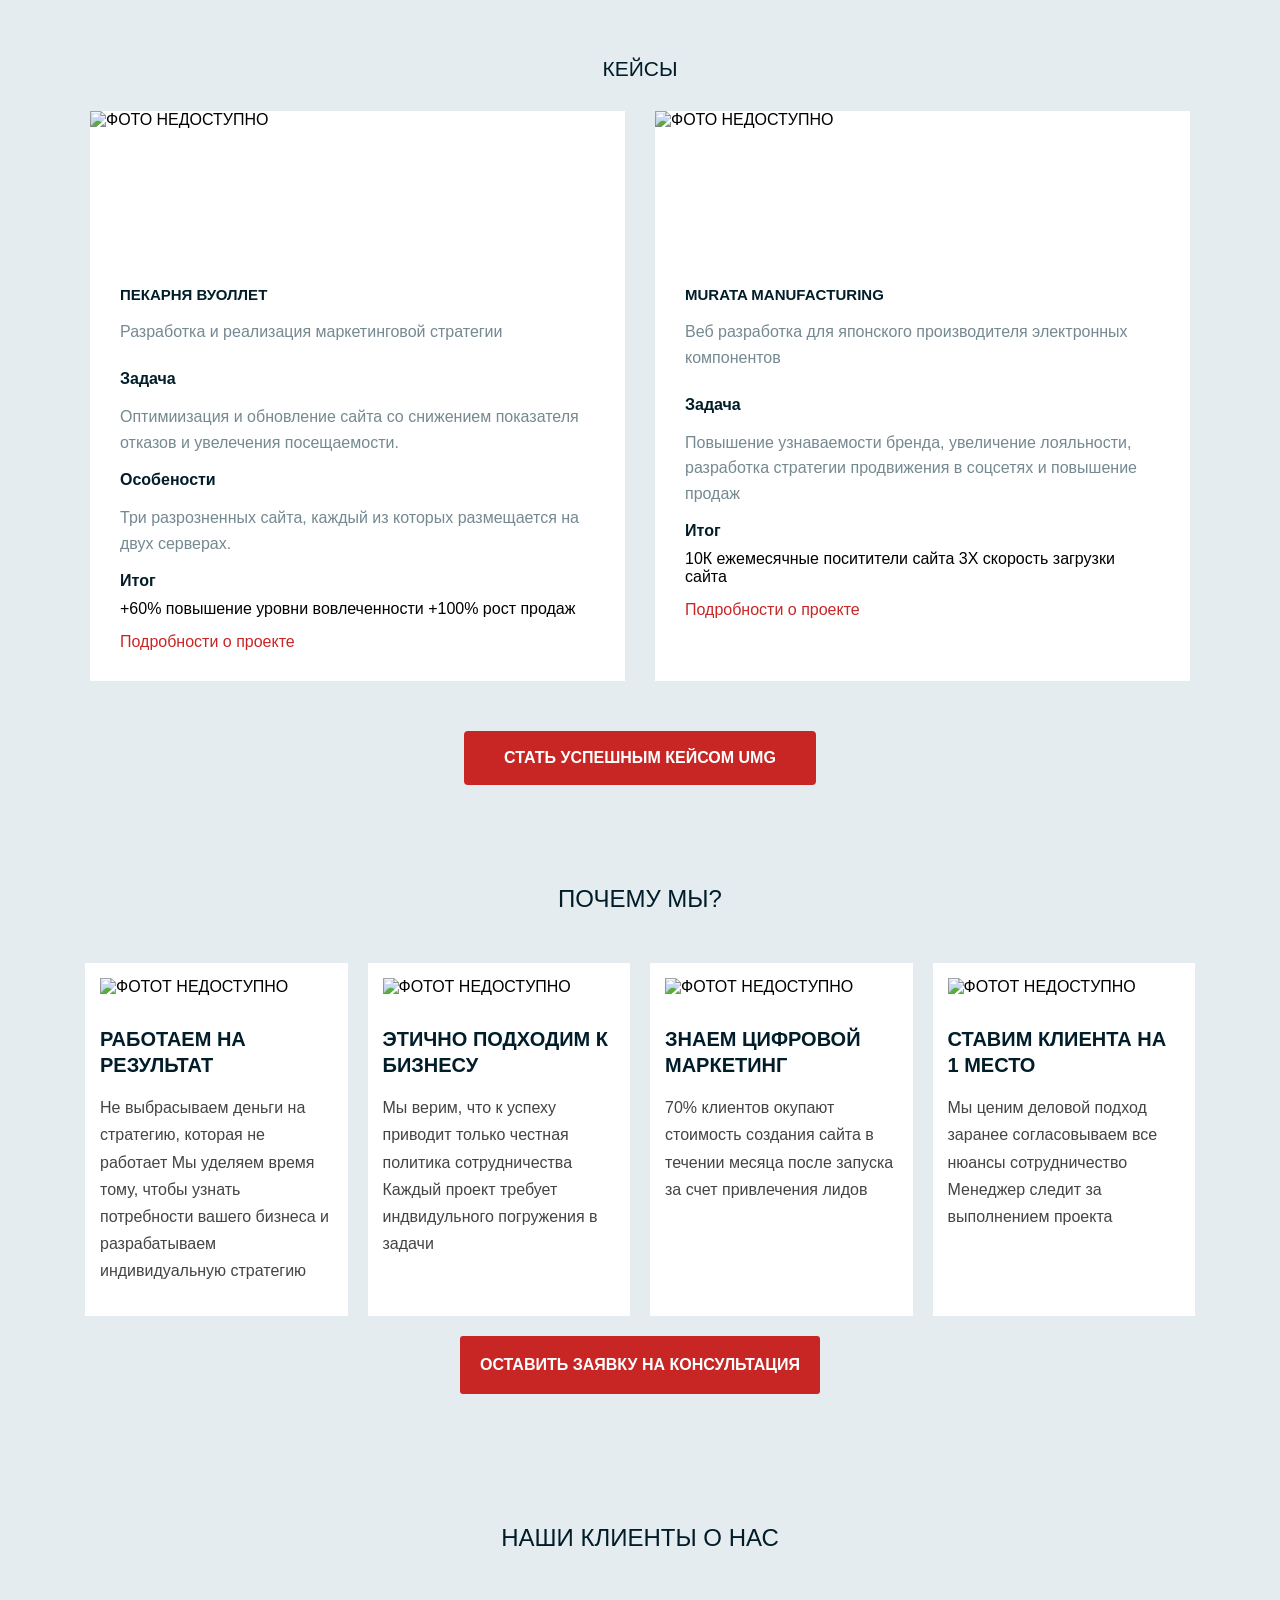
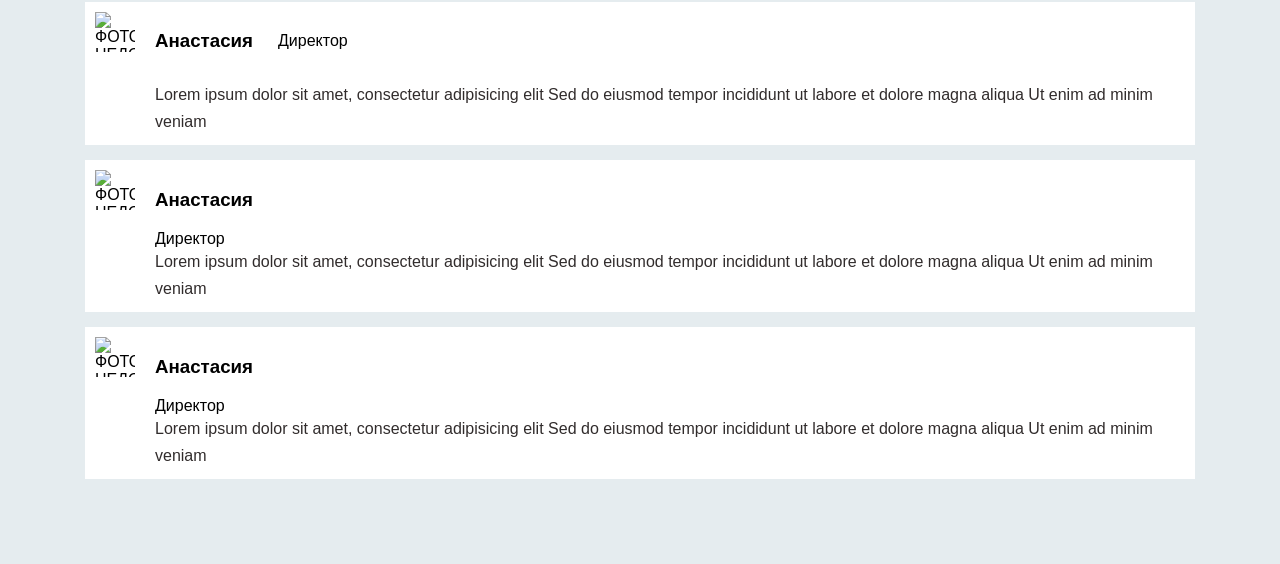
==== index.html @ 44b6abf9 "Add files via upload" ====
<!DOCTYPE html>
<html lang="en">
<head>
    <meta charset="UTF-8">
    <meta name="viewport" content="width=device-width, initial-scale=1.0">
    <title>Document</title>
</head>
<style>
    body {
        margin:0;
        font-family: Arial, Helvetica, sans-serif;
        background: #e5ecef;
    }
    .container{
        max-width: 1110px;
        margin: 0 auto;
        padding: 0 15px;
    }
    .section-title{
        text-align: center;
        font-size: 24px;
        font-weight: 500;
        color:#001d29;
        margin-bottom:50px;
    }
    .advantages {
        padding:40px 0;
    }
    .advantages-grid{
        display: grid;
        grid-template-columns: repeat(4,1fr);
        gap:20px;
    }
    .advantage-card {
        background: #ffffff;
        padding:15px;
        min-height: 320px;
    }
    .advantage-card img{
        width:40px;
        margin-bottom: 10px;
    }
    .advantage-card h3{
        font-size: 20px;
        color:#001d29;
        margin-bottom: 15px;
        line-height: 1.3;
    }
    .advantage-card p{
        color:#444;
        line-height:1.7;
    }
    .consultation-btn-wrap{
        text-align: center;
        margin-top: 20px;
    }
    .consultation-btn{
        display:inline-block;
        background: #c82625;
        color:#ffffff;
        padding:20px 20px;
        text-decoration: none;
        font-weight:700;
        border-radius: 3px;
    }
    .reviews{
        padding:70px 0;
    }
    .review-card{
        background: #fff;
        display: flex;
        gap:20px;
        padding:10px;
        margin-bottom:15px;
        align-items: flex-start;
    }
    .review-avatar{
        width: 40px;
        height:40px;
        object-fit: cover;
    }
    .review-content{
        flex:1;
    }
    .reveiw-header{
        display:flex;
        align-items: center;
        gap:25px;
        margin-bottom: 10px;
    }
    .review-header h3{
        margin:0;
        color:#001d29;
    }
    .review-header span{
        color:#cfc7c7;
    }
    .review-content p{
        margin:0;
        line-height: 1.7;
        color:#312c2c
    }
    @media screen and (max-width: 990px){
        .advantages-grid{
            grid-template-columns: (2,1fr);

        }
    }
    @media screen and (max-width:768px){
        .advantages-grid{
            grid-template-columns: 1fr;
        }
        .review-card{
            flex-direction: column;
        }
        .review-header{
            flex-direction: column;
            align-items: flex-start;
            gap:5px
        }
        .section-title{
            font-size:32px;
        }
        }
     .cases{
         background: #e5ecef;
         padding: 40px 0;

     }
     .conteiner{
         max-width: 1100px;
         margin:0 auto;
         padding:0 15px;
     }
     .cases-title{
         text-align: center;
         font-size: 21px;
         font-weight: 500;
         margin-bottom: 30px;
         color: #001d29;
     }
     .cases-grid {
         display:grid;
         grid-template-columns: repeat(2,1fr);
         gap:30px;
     }
     .cases-card {
         background: #ffffff;
         overflow: hidden;
     }
     .case-image{
         width: 100%;
         height:130px;
         object-fit: cover;
         display:block;
     }
     .case-content{
         padding:30px;
     }
     .case-content h3{
         font-size: 15px;
         margin-bottom: 10px;
         color:#001d29
     }
     .subtitle {
         color:#e5ecef;
         margin-bottom:25px;
         line-height: 1.5;
     }
     .case-content h4 {
         margin-top:10px;
         margin-bottom:10px;
         color:#001d29;
     }
     .case-content p {
         line-height: 1.6;
         color:#1a3b49;
         opacity: 0.6;

     }
     .result{
         display:flex;
         justify-content:space-between;
         gap:20px;
         margin: 20px 0;
         font-weight: 300;
     }
     .case-link{
         color:#c82625;
         text-decoration: none;
         display: inline-block;
         margin-top: 15px;
     }
     .cases-btn-wrap{
         text-align: center;
         margin-top: 50px;
     }
     .cases-btn{
         display: inline-block;
         padding:18px 40px;
         background: #c82625;
         color:#ffffff;
         text-decoration: none;
         font-weight: 700;
         border-radius: 4px;
         transition: 0.3s;
     }
     .cases-btn:hover{
         background: #b91c1c;
     }

</style>


<body>
    <section class="cases">
        <div class="conteiner">
            <h2 class="cases-title">КЕЙСЫ</h2>

            <div class="cases-grid">

                <div class="cases-card">
                    <img srk="https://img.goodfon.ru/wallpaper/big/2/b0/bulochki-assorti-vypechka.webp"alt="ФОТО НЕДОСТУПНО" class="case-image">

                    <div class="case-content">
                        <h3>ПЕКАРНЯ ВУОЛЛЕТ</h3>
                        <P class="subtitle">
                            Разработка и реализация маркетинговой стратегии
                        </P>
                        <h4>Задача</h4>
                        <p>
                            Оптимиизация и обновление сайта со снижением показателя
                            отказов и увелечения посещаемости.
                        </p>
                        <h4>Особености</h4>
                        <p>
                            Три разрозненных сайта, каждый из которых размещается
                            на двух серверах.
                        </p>
                        <h4>Итог</h4>

                        <div class="results">
                            <span>+60% повышение уровни вовлеченности</span>
                            <span>+100% рост продаж</span>
                        </div>
                        <a href="#" class="case-link">
                            Подробности о проекте
                        </a>
                    </div>
                </div>
                <div class="cases-card">
                    <img srk="https://img.goodfon.ru/original/2560x1600/b/f5/mikroshema-plata-makro-oboi.jpg"alt="ФОТО НЕДОСТУПНО" class="case-image">
                    <div class="case-content">
                        <h3>MURATA MANUFACTURING</h3>
                        <p class="subtitle">
                            Веб разработка для японского производителя
                            электронных компонентов
                        </p>
                        <h4>Задача</h4>
                        <p>
                            Повышение узнаваемости бренда, увеличение лояльности,
                            разработка стратегии продвижения в соцсетях и
                            повышение продаж
                        </p>
                        <h4>Итог</h4>

                        <div class="results">
                            <span>10К ежемесячные поситители сайта</span>
                            <span>3Х скорость загрузки сайта</span>
                        </div>
                        <a href="#" class="case-link">
                            Подробности о проекте
                        </a>
                    </div>
                </div>
            </div>
            <div class="cases-btn-wrap">
                <a href="#" class="cases-btn">
                    СТАТЬ УСПЕШНЫМ КЕЙСОМ UMG
                </a>
            </div>
        </div>
    </section>

    <section class="advantages">
        <div class="container">
            <h2 class="section-title">ПОЧЕМУ МЫ?</h2>
            <div class="advantages-grid">
                <div class="advantage-card">
                    <img srk="c:\Users\Азовець\Pictures\Screenshots\Snímek obrazovky 2026-06-09 223050.png" alt="ФОТОТ НЕДОСТУПНО">
                    <h3>РАБОТАЕМ НА РЕЗУЛЬТАТ</h3>
                    <p>
                        Не выбрасываем деньги на стратегию, которая не работает
                        Мы уделяем время тому, чтобы узнать потребности вашего
                        бизнеса и разрабатываем индивидуальную стратегию
                    </p>
                </div>
                <div class="advantage-card">
                    <img srk="c:\Users\Азовець\Pictures\Screenshots\Snímek obrazovky 2026-06-09 223050.png" alt="ФОТОТ НЕДОСТУПНО">
                    <h3>ЭТИЧНО ПОДХОДИМ К БИЗНЕСУ</h3>
                    <p>
                        Мы верим, что к успеху приводит только честная политика
                        сотрудничества Каждый проект требует индвидульного
                        погружения в задачи
                    </p>
                </div>
                <div class="advantage-card">
                    <img srk="c:\Users\Азовець\Pictures\Screenshots\Snímek obrazovky 2026-06-09 223050.png" alt="ФОТОТ НЕДОСТУПНО">
                    <h3>ЗНАЕМ ЦИФРОВОЙ МАРКЕТИНГ</h3>
                    <p>
                        70% клиентов окупают стоимость создания сайта в течении
                        месяца после запуска за счет привлечения лидов
                    </p>
                </div>
                <div class="advantage-card">
                    <img srk="c:\Users\Азовець\Pictures\Screenshots\Snímek obrazovky 2026-06-09 223050.png" alt="ФОТОТ НЕДОСТУПНО">
                    <h3>СТАВИМ КЛИЕНТА НА 1 МЕСТО</h3>
                    <p>
                        Мы ценим деловой подход заранее согласовываем все нюансы
                        сотрудничество Менеджер следит за выполнением проекта
                    </p>
                </div>
            </div>
            <div class="consultation-btn-wrap">
                <a href="#" class="consultation-btn">
                    ОСТАВИТЬ ЗАЯВКУ НА КОНСУЛЬТАЦИЯ
                </a>
            </div>
        </div>
    </section>
    <section class="reviews">
        <div class="container">
            <h2 class="section-title">НАШИ КЛИЕНТЫ О НАС</h2>
            <div class="review-card">
                <img srk="c:\Users\Азовець\Pictures\Screenshots\Snímek obrazovky 2026-06-09 223050.png" alt="ФОТОТ НЕДОСТУПНО" class="review-avatar">
                 <div class="review-content">
                    <div class="reveiw-header">
                        <h3>Анастасия</h3>
                        <span>Директор</span>
                    </div>
                    <p>
                        Lorem ipsum dolor sit amet, consectetur adipisicing elit
                    Sed do eiusmod tempor incididunt ut labore et dolore magna
                    aliqua Ut enim ad minim veniam
                    </p>
                 </div>
            </div>
            <div class="review-card">
                <img srk="c:\Users\Азовець\Pictures\Screenshots\Snímek obrazovky 2026-06-09 223050.png" alt="ФОТОТ НЕДОСТУПНО" class="review-avatar">
                <div class="review-content">
                    <div class="review-content">
                    <h3>Анастасия</h3>
                    <span>Директор</span>
                </div>
                <p>
                     Lorem ipsum dolor sit amet, consectetur adipisicing elit
                    Sed do eiusmod tempor incididunt ut labore et dolore magna
                    aliqua Ut enim ad minim veniam
                </p>
            </div>
        </div>
        <div class="review-card">
                <img srk="c:\Users\Азовець\Pictures\Screenshots\Snímek obrazovky 2026-06-09 223050.png" alt="ФОТОТ НЕДОСТУПНО" class="review-avatar">
                <div class="review-content">
                    <div class="review-content">
                    <h3>Анастасия</h3>
                    <span>Директор</span>
                </div>
                <p>
                     Lorem ipsum dolor sit amet, consectetur adipisicing elit
                    Sed do eiusmod tempor incididunt ut labore et dolore magna
                    aliqua Ut enim ad minim veniam
                </p>
            </div>

    </section>
    
</body>
</html>
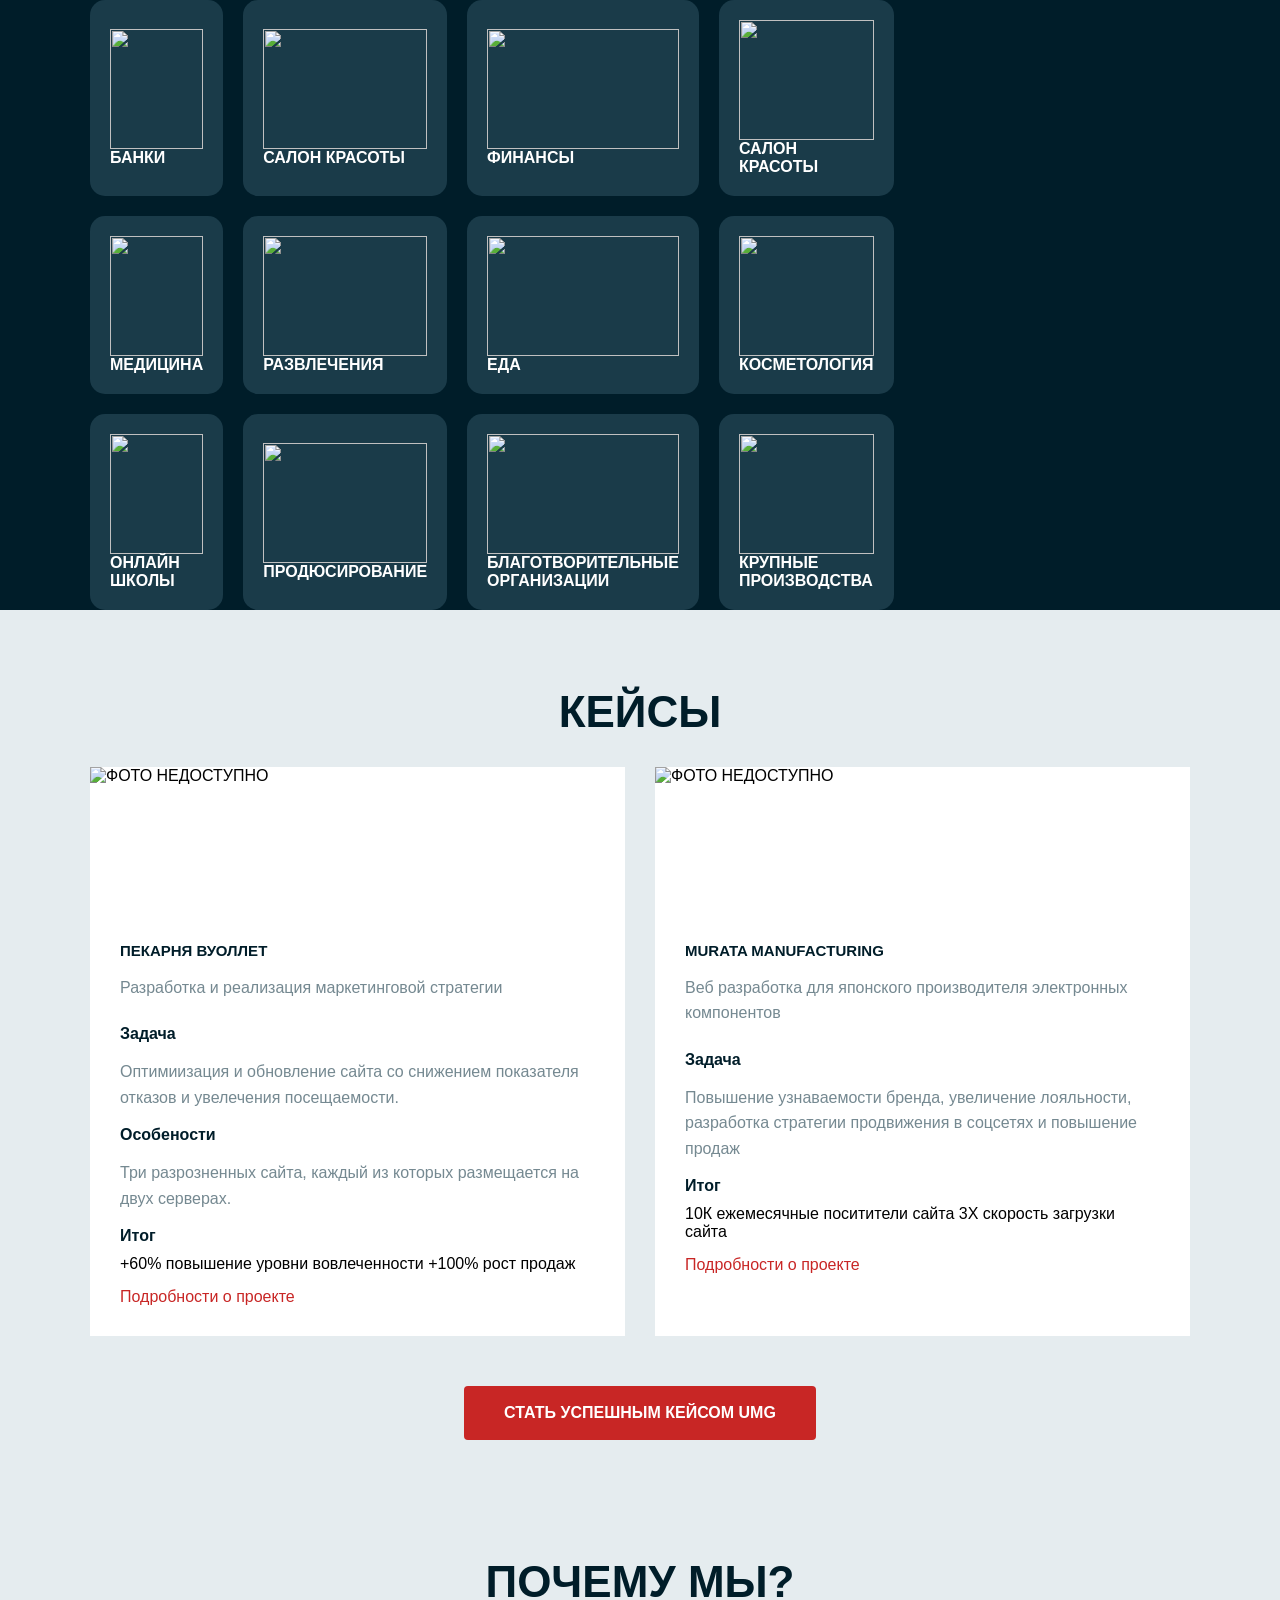
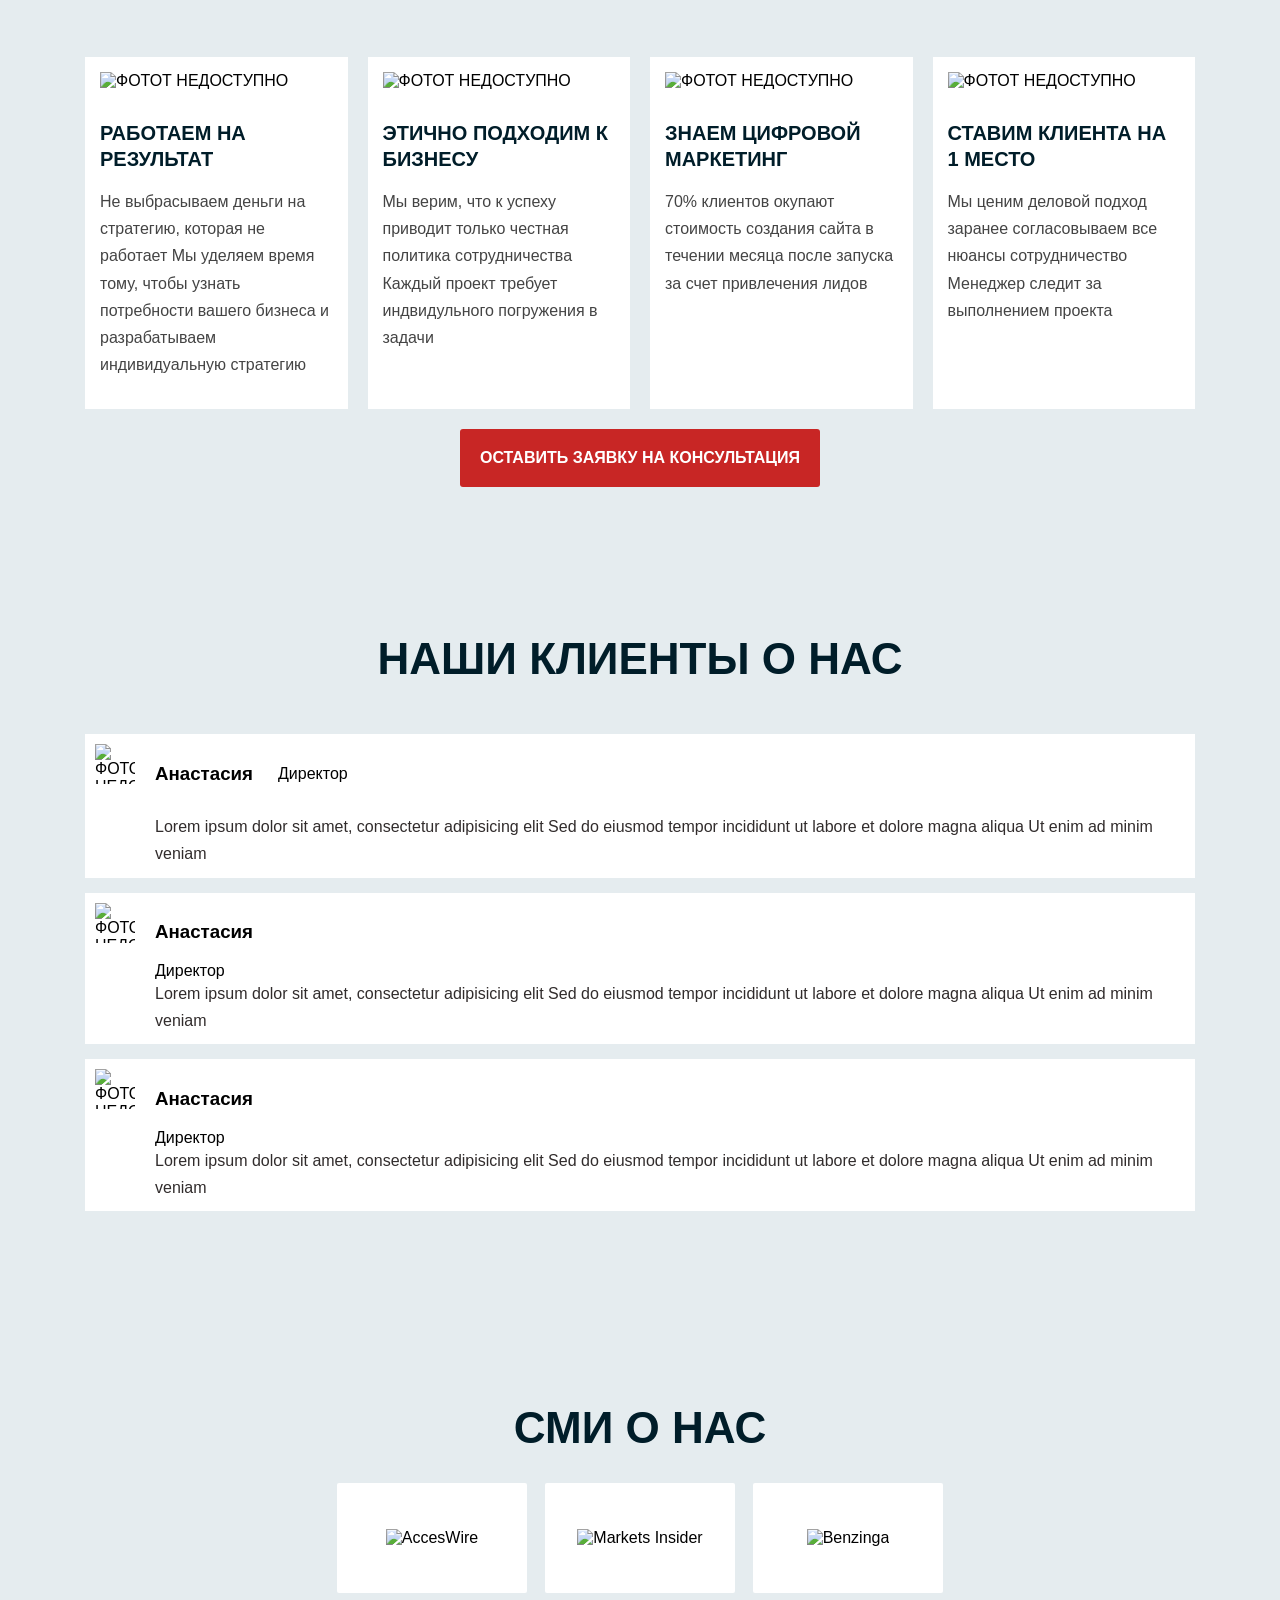
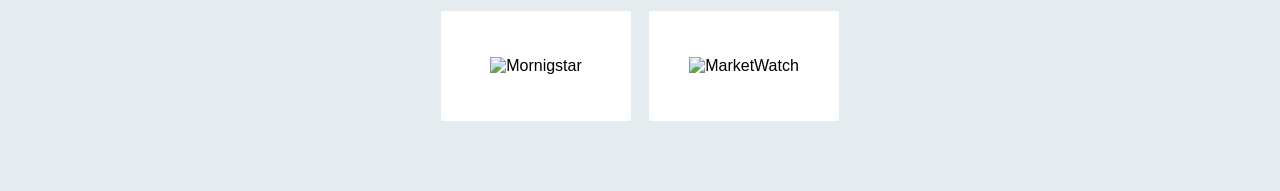
==== commit bf150ce8: "Add files via upload" ====
--- a/index.html
+++ b/index.html
@@ -11,6 +11,43 @@
         font-family: Arial, Helvetica, sans-serif;
         background: #e5ecef;
     }
+    .dark-section{
+        background: #001d29;
+        padding:80
+    }
+    .categories{
+            max-width:1100px;
+            margin:0 auto;
+            display: grid;
+            grid-template-columns: repeat(4,1fr);
+            gap:20px;
+        }
+        .category-card{
+            background:#1a3b49;
+            border-radius:15px;
+            padding:20px;
+            min-height:130px;
+            display:flex;
+            flex-direction: column;
+            justify-content: center;
+            align-items: flex-start;
+            transition: 0.3s;
+            cursor:pointer;
+        }
+        .category-card:hover {
+            transform: translate(-4px);
+            background: #1f4657;
+        }
+        .category-card img{
+            width: 100%;
+            height: 120px;
+            object-fit:contain;
+        }
+        .category-card span{
+            color:#fff;
+            font-size:16px;
+            font-weight:600;
+          }
     .container{
         max-width: 1110px;
         margin: 0 auto;
@@ -18,8 +55,8 @@
     }
     .section-title{
         text-align: center;
-        font-size: 24px;
-        font-weight: 500;
+        font-size: 44px;
+        font-weight: 800;
         color:#001d29;
         margin-bottom:50px;
     }
@@ -102,7 +139,7 @@
     }
     @media screen and (max-width: 990px){
         .advantages-grid{
-            grid-template-columns: (2,1fr);
+            grid-template-columns: repeat(2,1fr);
 
         }
     }
@@ -121,6 +158,24 @@
         .section-title{
             font-size:32px;
         }
+        .categories{
+        grid-template-columns: 1fr;
+        gap: 15px;
+    }
+
+    .category-card{
+        min-height: 140px;
+        padding: 15px;
+    }
+
+    .category-card img{
+        width: 70px;
+        height: 70px;
+    }
+
+    .category-card span{
+        font-size: 16px;
+    }
         }
      .cases{
          background: #e5ecef;
@@ -134,8 +189,8 @@
      }
      .cases-title{
          text-align: center;
-         font-size: 21px;
-         font-weight: 500;
+         font-size: 44px;
+         font-weight: 800;
          margin-bottom: 30px;
          color: #001d29;
      }
@@ -208,11 +263,105 @@
      .cases-btn:hover{
          background: #b91c1c;
      }
+     .media-section{
+        padding: 70px 20px;
+        text-align: center;
+     }
+     .media-title{
+        font-size:44px;
+        font-weight: 800;
+        color:#001d29;
+        margin-bottom: 30px;
+        text-transform: uppercase;
+     }
+     .media-grid{
+        display: flex;
+        flex-wrap: wrap;
+        justify-content: center;
+        gap: 18px;
+        max-width: 700px;
+        margin:0 auto;
+     }
+     .media-card{
+        width: 190px;
+        height: 110px;
+        background: #ffffff;
+        display: flex;
+        align-items: center;
+        justify-content: center;
+        border-radius: 2px;
+     }
+     .media-card img{
+        max-width: 80%;
+        max-height: 60px;
+        object-fit: contain;
+     }
+     
 
 </style>
 
 
 <body>
+    <div class="dark-section">
+        <section class="categories">
+        <div class="categories">
+            <div class="category-card">
+            <img src="https://cdn-icons-png.flaticon.com/512/5388/5388718.png" alt"">
+            <span>БАНКИ</span>
+        </div>
+
+        <div class="category-card">
+            <img src="https://cdn-icons-png.flaticon.com/256/12904/12904306.png">
+            <span>САЛОН КРАСОТЫ</span>
+        </div>
+        <div class="category-card">
+            <img src="https://img.magnific.com/free-psd/curved-stack-money-icon-3d-illustration_56104-2816.jpg?semt=ais_hybrid&w=740&q=80">
+            <span>ФИНАНСЫ</span>
+        </div>
+
+        <div class="category-card">
+            <img src="https://cdn-icons-png.flaticon.com/512/4483/4483122.png">
+            <span>САЛОН КРАСОТЫ</span>
+        </div>
+        <div class="category-card">
+            <img src="https://cdn-icons-png.flaticon.com/512/8638/8638126.png">
+            <span>МЕДИЦИНА</span>
+        </div>
+
+        <div class="category-card">
+            <img src="https://img.icons8.com/ios_filled/1200/gaming.jpg">
+            <span>РАЗВЛЕЧЕНИЯ</span>
+        </div>
+
+        <div class="category-card">
+            <img src="https://cdn-icons-png.flaticon.com/512/3566/3566523.png">
+            <span>ЕДА</span>
+        </div>
+        <div class="category-card">
+            <img src="https://cdn-icons-png.flaticon.com/512/4337/4337668.png">
+            <span>КОСМЕТОЛОГИЯ</span>
+        </div>
+        <div class="category-card">
+            <img src="https://avatars.mds.yandex.net/i?id=7260a2ae4cdf345fe12481cf2bd2fa017d2d1c71-5647863-images-thumbs&n=13">
+        <span>ОНЛАЙН ШКОЛЫ</span>
+        </div>
+        <div class="category-card">
+            <img src="https://cdn-icons-png.flaticon.com/512/4021/4021414.png">
+            <span>ПРОДЮСИРОВАНИЕ</span>
+        </div>
+        <div class="category-card">
+            <img src="https://cdn-icons-png.flaticon.com/512/415/415536.png">
+            <span>БЛАГОТВОРИТЕЛЬНЫЕ ОРГАНИЗАЦИИ</span>
+
+        </div>
+        <div class="category-card">
+            <img src="https://cdn-icons-png.flaticon.com/512/9884/9884939.png">
+            <span>КРУПНЫЕ ПРОИЗВОДСТВА</span>
+        </div>
+    </div>
+  </div>
+
+  </section>
     <section class="cases">
         <div class="conteiner">
             <h2 class="cases-title">КЕЙСЫ</h2>
@@ -220,7 +369,7 @@
             <div class="cases-grid">
 
                 <div class="cases-card">
-                    <img srk="https://img.goodfon.ru/wallpaper/big/2/b0/bulochki-assorti-vypechka.webp"alt="ФОТО НЕДОСТУПНО" class="case-image">
+                    <img src="https://img.goodfon.ru/wallpaper/big/2/b0/bulochki-assorti-vypechka.webp"alt="ФОТО НЕДОСТУПНО" class="case-image">
 
                     <div class="case-content">
                         <h3>ПЕКАРНЯ ВУОЛЛЕТ</h3>
@@ -249,7 +398,7 @@
                     </div>
                 </div>
                 <div class="cases-card">
-                    <img srk="https://img.goodfon.ru/original/2560x1600/b/f5/mikroshema-plata-makro-oboi.jpg"alt="ФОТО НЕДОСТУПНО" class="case-image">
+                    <img src="https://img.goodfon.ru/original/2560x1600/b/f5/mikroshema-plata-makro-oboi.jpg"alt="ФОТО НЕДОСТУПНО" class="case-image">
                     <div class="case-content">
                         <h3>MURATA MANUFACTURING</h3>
                         <p class="subtitle">
@@ -287,7 +436,7 @@
             <h2 class="section-title">ПОЧЕМУ МЫ?</h2>
             <div class="advantages-grid">
                 <div class="advantage-card">
-                    <img srk="c:\Users\Азовець\Pictures\Screenshots\Snímek obrazovky 2026-06-09 223050.png" alt="ФОТОТ НЕДОСТУПНО">
+                    <img src="c:\Users\Азовець\Pictures\Screenshots\Snímek obrazovky 2026-06-09 223050.png" alt="ФОТОТ НЕДОСТУПНО">
                     <h3>РАБОТАЕМ НА РЕЗУЛЬТАТ</h3>
                     <p>
                         Не выбрасываем деньги на стратегию, которая не работает
@@ -296,7 +445,7 @@
                     </p>
                 </div>
                 <div class="advantage-card">
-                    <img srk="c:\Users\Азовець\Pictures\Screenshots\Snímek obrazovky 2026-06-09 223050.png" alt="ФОТОТ НЕДОСТУПНО">
+                    <img src="c:\Users\Азовець\Pictures\Screenshots\Snímek obrazovky 2026-06-09 223050.png" alt="ФОТОТ НЕДОСТУПНО">
                     <h3>ЭТИЧНО ПОДХОДИМ К БИЗНЕСУ</h3>
                     <p>
                         Мы верим, что к успеху приводит только честная политика
@@ -305,7 +454,7 @@
                     </p>
                 </div>
                 <div class="advantage-card">
-                    <img srk="c:\Users\Азовець\Pictures\Screenshots\Snímek obrazovky 2026-06-09 223050.png" alt="ФОТОТ НЕДОСТУПНО">
+                    <img src="c:\Users\Азовець\Pictures\Screenshots\Snímek obrazovky 2026-06-09 223050.png" alt="ФОТОТ НЕДОСТУПНО">
                     <h3>ЗНАЕМ ЦИФРОВОЙ МАРКЕТИНГ</h3>
                     <p>
                         70% клиентов окупают стоимость создания сайта в течении
@@ -313,7 +462,7 @@
                     </p>
                 </div>
                 <div class="advantage-card">
-                    <img srk="c:\Users\Азовець\Pictures\Screenshots\Snímek obrazovky 2026-06-09 223050.png" alt="ФОТОТ НЕДОСТУПНО">
+                    <img src="c:\Users\Азовець\Pictures\Screenshots\Snímek obrazovky 2026-06-09 223050.png" alt="ФОТОТ НЕДОСТУПНО">
                     <h3>СТАВИМ КЛИЕНТА НА 1 МЕСТО</h3>
                     <p>
                         Мы ценим деловой подход заранее согласовываем все нюансы
@@ -332,7 +481,7 @@
         <div class="container">
             <h2 class="section-title">НАШИ КЛИЕНТЫ О НАС</h2>
             <div class="review-card">
-                <img srk="c:\Users\Азовець\Pictures\Screenshots\Snímek obrazovky 2026-06-09 223050.png" alt="ФОТОТ НЕДОСТУПНО" class="review-avatar">
+                <img src="c:\Users\Азовець\Pictures\Screenshots\Snímek obrazovky 2026-06-09 223050.png" alt="ФОТОТ НЕДОСТУПНО" class="review-avatar">
                  <div class="review-content">
                     <div class="reveiw-header">
                         <h3>Анастасия</h3>
@@ -346,7 +495,7 @@
                  </div>
             </div>
             <div class="review-card">
-                <img srk="c:\Users\Азовець\Pictures\Screenshots\Snímek obrazovky 2026-06-09 223050.png" alt="ФОТОТ НЕДОСТУПНО" class="review-avatar">
+                <img src="c:\Users\Азовець\Pictures\Screenshots\Snímek obrazovky 2026-06-09 223050.png" alt="ФОТОТ НЕДОСТУПНО" class="review-avatar">
                 <div class="review-content">
                     <div class="review-content">
                     <h3>Анастасия</h3>
@@ -360,7 +509,7 @@
             </div>
         </div>
         <div class="review-card">
-                <img srk="c:\Users\Азовець\Pictures\Screenshots\Snímek obrazovky 2026-06-09 223050.png" alt="ФОТОТ НЕДОСТУПНО" class="review-avatar">
+                <img src="c:\Users\Азовець\Pictures\Screenshots\Snímek obrazovky 2026-06-09 223050.png" alt="ФОТОТ НЕДОСТУПНО" class="review-avatar">
                 <div class="review-content">
                     <div class="review-content">
                     <h3>Анастасия</h3>
@@ -374,6 +523,31 @@
             </div>
 
     </section>
+    <section class="media-section">
+        <h2 class="media-title">СМИ О НАС</h2>
+        <div class="media-grid">
+            <div class="media-card">
+                <img src="bulochki-assorti-vypechka" alt="AccesWire">
+            </div>
+            <div class="media-card">
+                <img src="bulochki-assorti-vypechka" alt="Markets Insider">
+            </div>
+            <div class="media-card">
+                <img src="bulochki-assorti-vypechka" alt="Benzinga">
+            </div>
+            <div class="media-card">
+                <img src="bulochki-assorti-vypechka" alt="Mornigstar">
+            </div>
+            <div class="media-card">
+                <img src="bulochki-assorti-vypechka" alt="MarketWatch">
+            </div>
+        </div>
+    </section>
+        
+    
+
+
+    
     
 </body>
 </html>
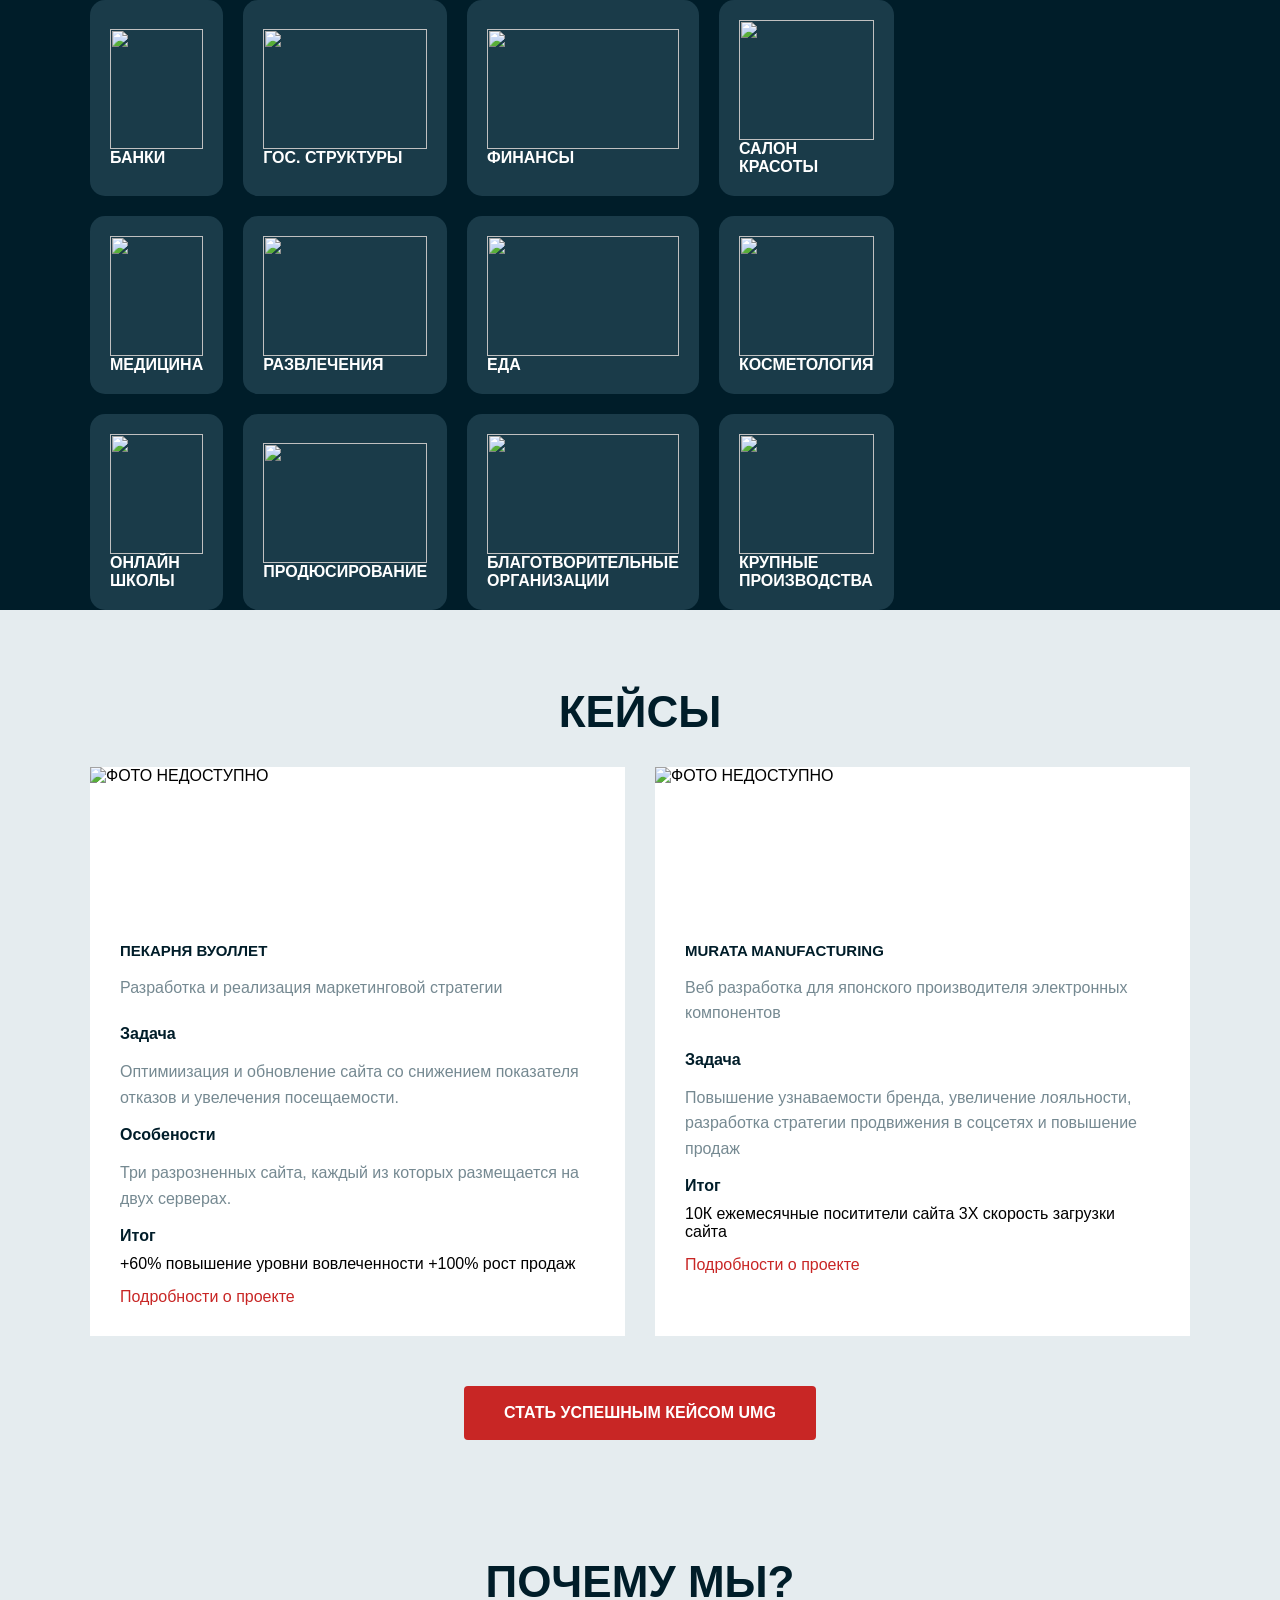
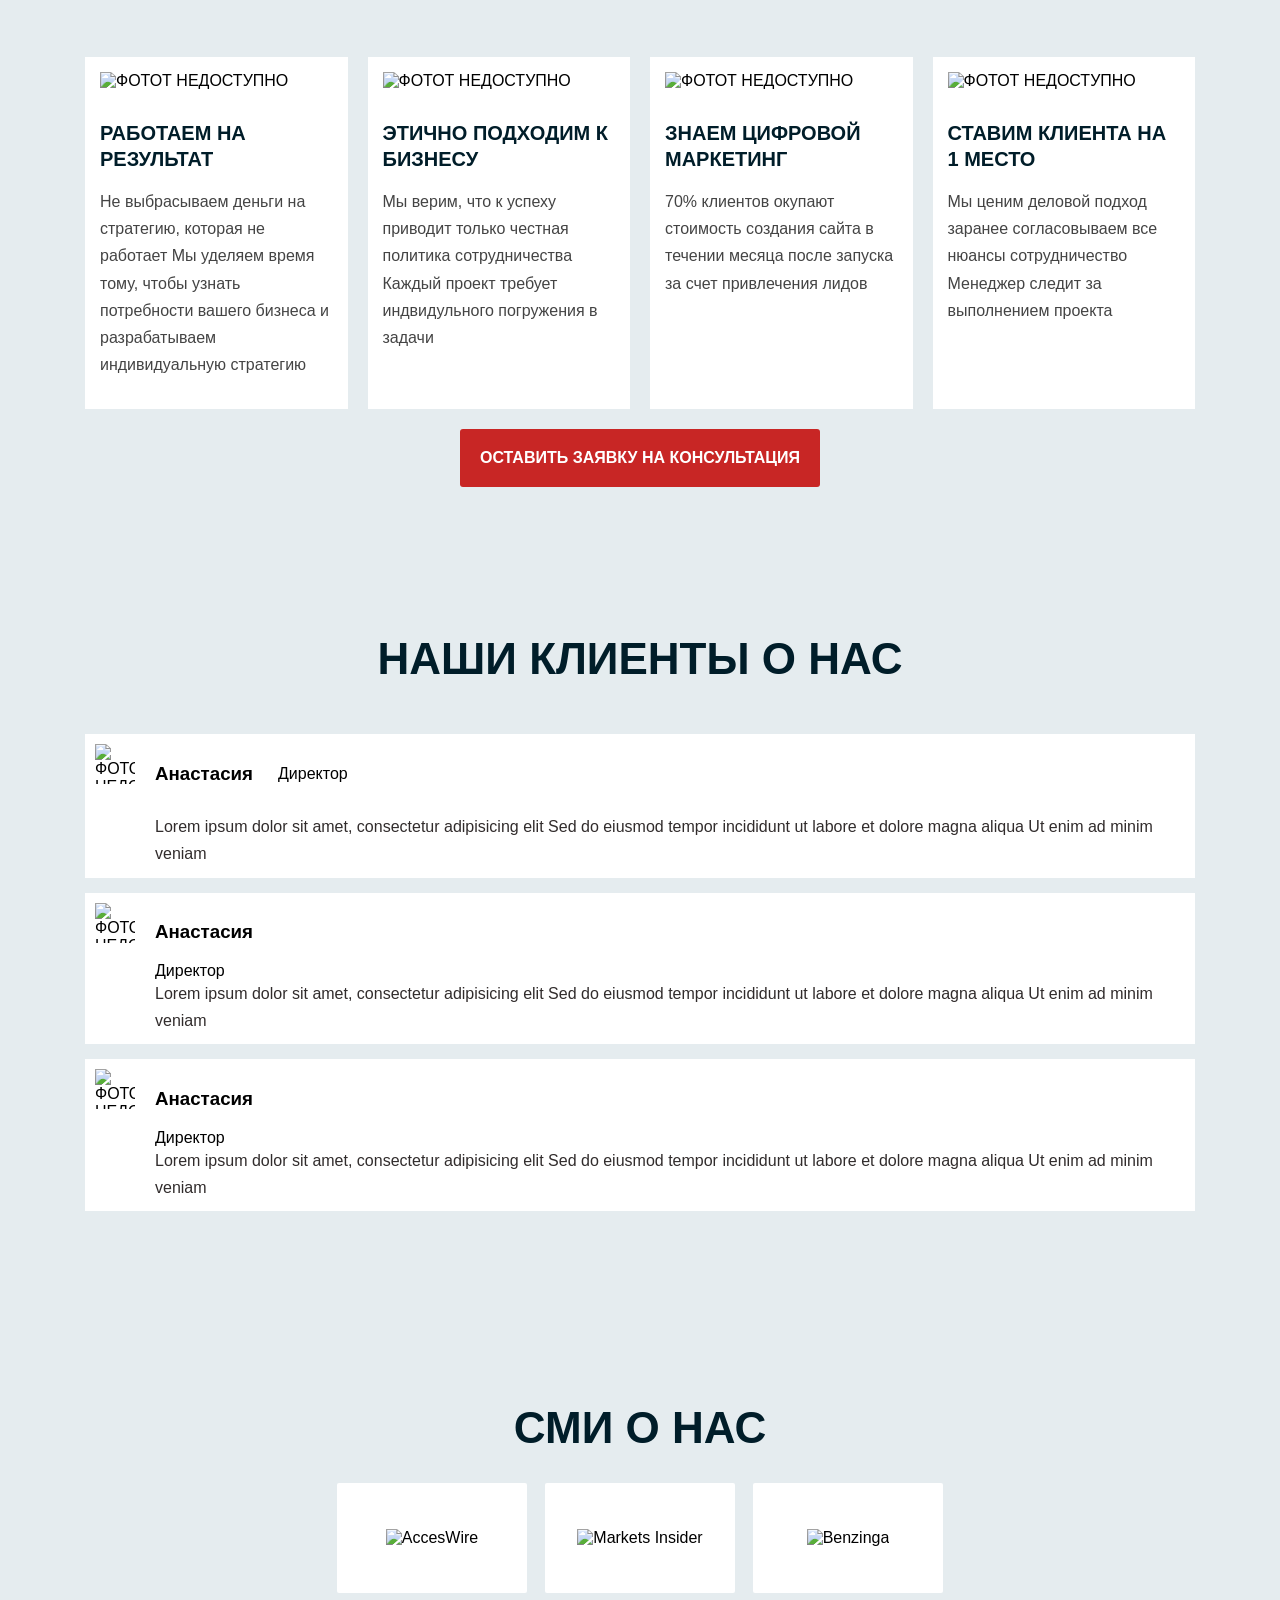
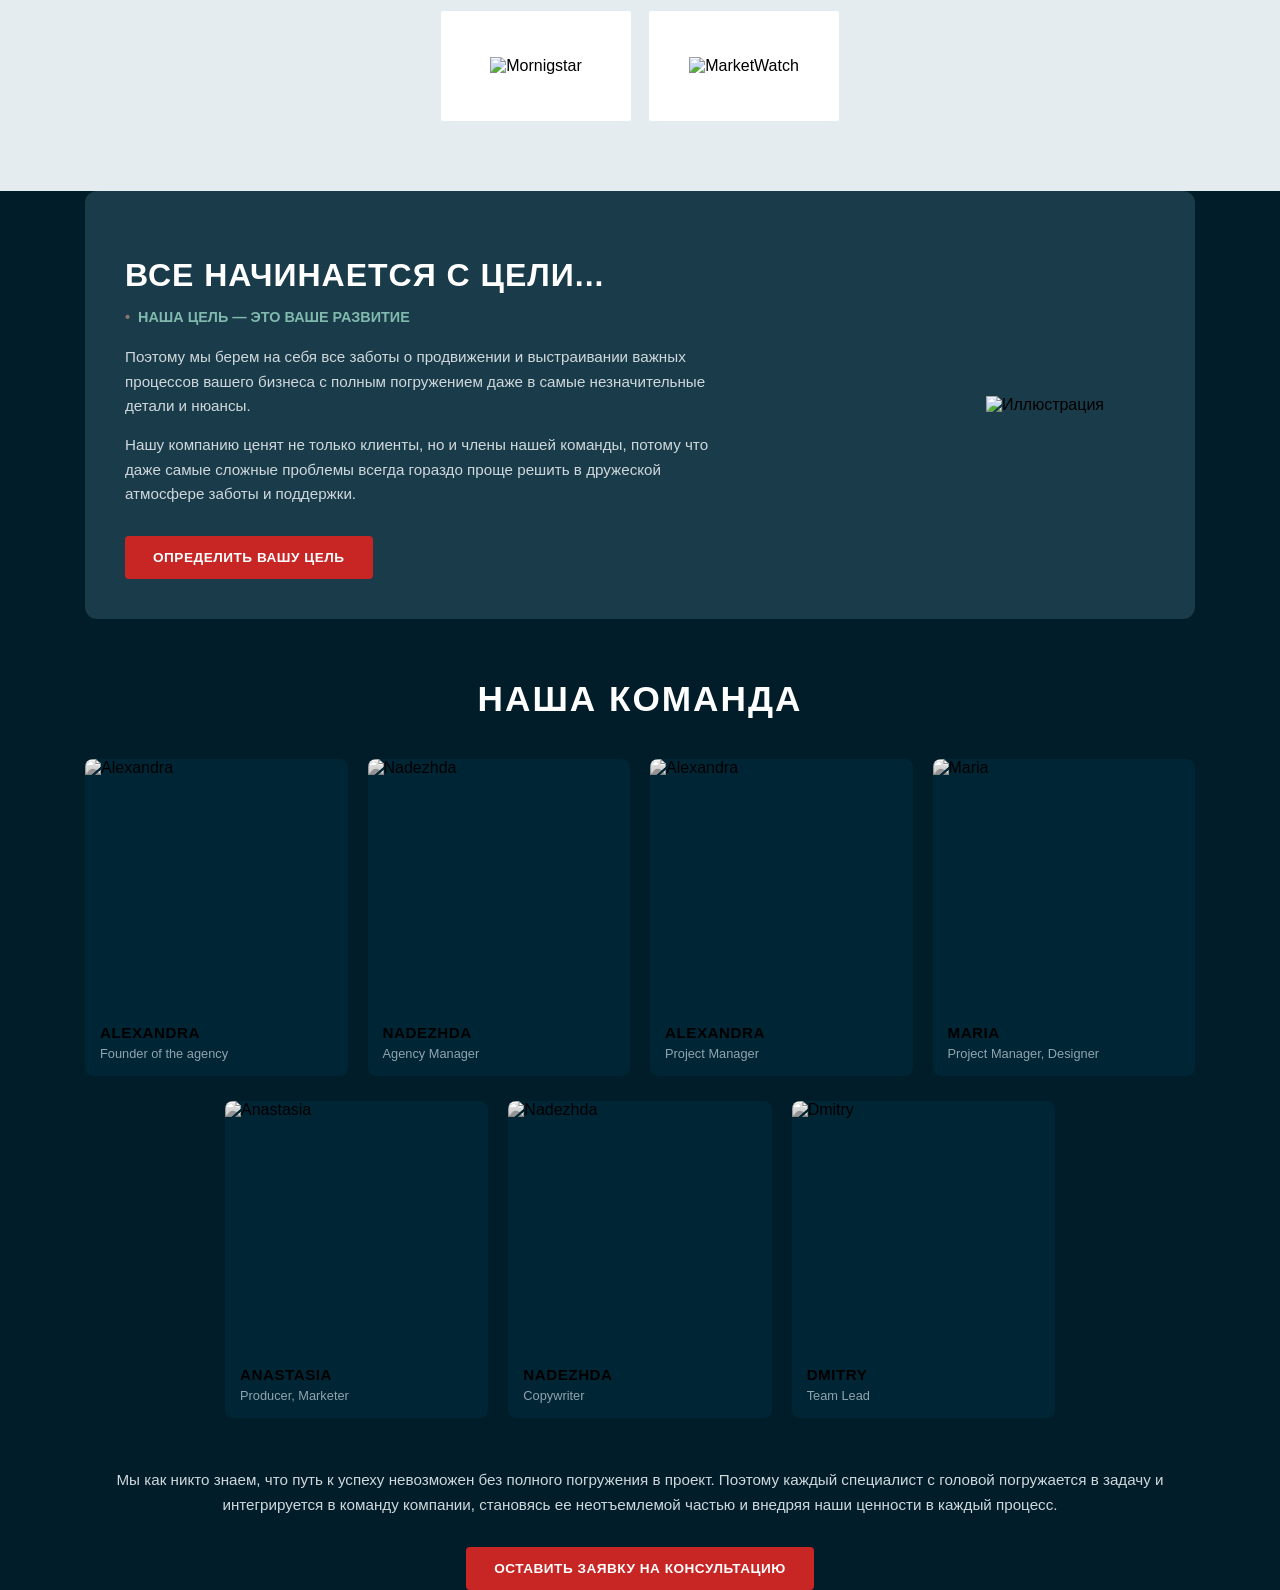
==== commit 0d2b6a9c: "Add files via upload" ====
--- a/index.html
+++ b/index.html
@@ -296,8 +296,172 @@
         max-height: 60px;
         object-fit: contain;
      }
+     .container b{
+        max-width: 1110px;
+        width: 100%;
+     }
+     .promo-block{
+        background-color: #1a3b49;
+        border-radius: 12px;
+        padding: 40px;
+        display:flex;
+        justify-content: space-between;
+        align-items: center;
+        gap:30px;
+        margin-bottom: 60px;
+
+     }
+     .promo-text{
+        flex:1;
+        max-width: 600px;
+     }
+     .promo-text h2{
+        font-size: 2rem;
+        text-transform: uppercase;
+        margin-bottom: 15px;
+        letter-spacing: 1px;
+        color:#ffffff;
+     }
+     .promo-tagline{
+        color:#80b9ae;
+        font-weight: bold;
+        text-transform: uppercase;
+        font-size: 0.9rem;
+        margin-bottom: 20px;
+        display: flex;
+        align-items: center;
+        gap:8px;
+     }
+     .promo-tagline::before{
+        content:"•";
+        color:#8a7373;
+        
+     }
+     .promo-description{
+        font-size:0.95rem;
+        line-height: 1.6;
+        color:#cfd8dc;
+        margin-bottom: 15px;
+
+     }
+     .btn{
+        display:inline-block;
+        background-color: #c82625;
+        color:#ffffff;
+        text-transform: uppercase;
+        font-weight: bold;
+        font-size: 0.85rem;
+        padding:14px 28px;
+        border: none;
+        border-radius: 4px;
+        cursor:pointer;
+        text-decoration: none;
+        transition: 0.3s ease;
+        letter-spacing: 0.5px;
+
+     }
+     .btn-hover{
+        background-color: #b71c1c;
+     }
+     .promo-image{
+        flex-shrink: 0;
+        width: 220px;
+        display:flex;
+        justify-content: center;
+     }
+     .promo-image img{
+        max-width: 100%;
+        height:auto;
+     }
+     .team-section{
+        text-align: center;
+     }
+     .team-section h2{
+        font-size: 2.2rem;
+        text-transform: uppercase;
+        letter-spacing: 2px;
+        margin-bottom: 40px;
+        color:#ffffff;
+     }
+     .team-grid{
+        display:grid;
+        grid-template-columns: repeat(4,1fr);
+        gap:20px;
+        margin-bottom: 25px;
+     }
+     .team-grid.bottom{
+        grid-template-columns: repeat(3,1fr);
+        max-width: 830px;
+        margin: 0 auto 50px auto;
+     }
+     .member-card{
+        background-color: #002535;
+        border-radius: 8px;
+        overflow: hidden;
+        display: flex;
+        flex-direction: column;
+        text-align: left;
+     }
+     .member-photo{
+        width: 100%;
+        height:250px;
+        filter:grayscale(100%);
+        transition: filter 0.3s ease;
+     }
+     .member-card:hover .member-photo{
+        filter:grayscale(0%);
+     }
+     .member-info{
+        padding:15px;
+     }
+     .member-name{
+        font-weight: bold;
+        font-size: 0.95rem;
+        text-transform: uppercase;
+        margin-bottom: 5px;
+        letter-spacing: 0.5px;
+     }
+     .member-role{
+        font-size: 0.8rem;
+        color:#90a4ae;
+     }
+     .team-footer-text{
+        max-width: 750;
+        margin: 0 auto 30px auto;
+        font-size: 0.95rem;
+        line-height: 1.6;
+        color:#cfd8dc;
+     }
+     .footer-action{
+        margin-top: 20px;
+     }
+     @media (max-width: 900px) {
+            .team-grid, .team-grid.bottom {
+                grid-template-columns: repeat(2, 1fr);
+            }
+            .promo-block {
+                flex-direction: column-reverse;
+                text-align: center;
+            }
+            .promo-text {
+                display: flex;
+                flex-direction: column;
+                align-items: center;
+            }
+            .promo-tagline {
+                justify-content: center;
+            }
+        }
+
+        @media (max-width: 550px) {
+            .team-grid, .team-grid.bottom {
+                grid-template-columns: 1fr;
+            }
+            .promo-block {
+                padding: 20px;
+            }
+        }
      
-
 </style>
 
 
@@ -312,7 +476,7 @@
 
         <div class="category-card">
             <img src="https://cdn-icons-png.flaticon.com/256/12904/12904306.png">
-            <span>САЛОН КРАСОТЫ</span>
+            <span>ГОС. СТРУКТУРЫ</span>
         </div>
         <div class="category-card">
             <img src="https://img.magnific.com/free-psd/curved-stack-money-icon-3d-illustration_56104-2816.jpg?semt=ais_hybrid&w=740&q=80">
@@ -543,11 +707,99 @@
             </div>
         </div>
     </section>
+    <div class="dark-section">
+        <div class="container b">
+            <section class="promo-block">
+            <div class="promo-text">
+                <h2>ВСЕ НАЧИНАЕТСЯ С ЦЕЛИ...</h2>
+                <div class="promo-tagline">Наша цель — это ваше развитие</div>
+                <p class="promo-description">
+                    Поэтому мы берем на себя все заботы о продвижении и выстраивании важных процессов вашего бизнеса с полным погружением даже в самые незначительные детали и нюансы.
+                </p>
+                <p class="promo-description">
+                    Нашу компанию ценят не только клиенты, но и члены нашей команды, потому что даже самые сложные проблемы всегда гораздо проще решить в дружеской атмосфере заботы и поддержки.
+                </p>
+                <a href="#" class="btn" style="margin-top: 15px;">Определить вашу цель</a>
+            </div>
+            <div class="promo-image">
+                <img src="https://via.placeholder.com/220x300/072D42/FFFFFF?text=3D+Illustration" alt="Иллюстрация">
+            </div>
+        </section>
+
+        <section class="team-section">
+            <h2>Наша команда</h2>
+
+            <div class="team-grid">
+                <div class="member-card">
+                    <img src="https://via.placeholder.com/250x250?text=Alexandra" alt="Alexandra" class="member-photo">
+                    <div class="member-info">
+                        <div class="member-name">Alexandra</div>
+                        <div class="member-role">Founder of the agency</div>
+                    </div>
+                </div>
+
+                <div class="member-card">
+                    <img src="https://via.placeholder.com/250x250?text=Nadezhda" alt="Nadezhda" class="member-photo">
+                    <div class="member-info">
+                        <div class="member-name">Nadezhda</div>
+                        <div class="member-role">Agency Manager</div>
+                    </div>
+                </div>
+
+                <div class="member-card">
+                    <img src="https://via.placeholder.com/250x250?text=Alexandra" alt="Alexandra" class="member-photo">
+                    <div class="member-info">
+                        <div class="member-name">Alexandra</div>
+                        <div class="member-role">Project Manager</div>
+                    </div>
+                </div>
+
+                <div class="member-card">
+                    <img src="https://via.placeholder.com/250x250?text=Maria" alt="Maria" class="member-photo">
+                    <div class="member-info">
+                        <div class="member-name">Maria</div>
+                        <div class="member-role">Project Manager, Designer</div>
+                    </div>
+                </div>
+            </div>
+
+            <div class="team-grid bottom">
+                <div class="member-card">
+                    <img src="https://via.placeholder.com/250x250?text=Anastasia" alt="Anastasia" class="member-photo">
+                    <div class="member-info">
+                        <div class="member-name">Anastasia</div>
+                        <div class="member-role">Producer, Marketer</div>
+                    </div>
+                </div>
+
+                <div class="member-card">
+                    <img src="https://via.placeholder.com/250x250?text=Nadezhda" alt="Nadezhda" class="member-photo">
+                    <div class="member-info">
+                        <div class="member-name">Nadezhda</div>
+                        <div class="member-role">Copywriter</div>
+                    </div>
+                </div>
+
+                <div class="member-card">
+                    <img src="https://via.placeholder.com/250x250?text=Dmitry" alt="Dmitry" class="member-photo">
+                    <div class="member-info">
+                        <div class="member-name">Dmitry</div>
+                        <div class="member-role">Team Lead</div>
+                    </div>
+                </div>
+            </div>
+
+            <p class="team-footer-text">
+                Мы как никто знаем, что путь к успеху невозможен без полного погружения в проект. Поэтому каждый специалист с головой погружается в задачу и интегрируется в команду компании, становясь ее неотъемлемой частью и внедряя наши ценности в каждый процесс.
+            </p>
+
+            <div class="footer-action">
+                <a href="#" class="btn">Оставить заявку на консультацию</a>
+            </div>
+        </section>
+
+    </div>
+    </div>
         
-    
-
-
-    
-    
 </body>
 </html>
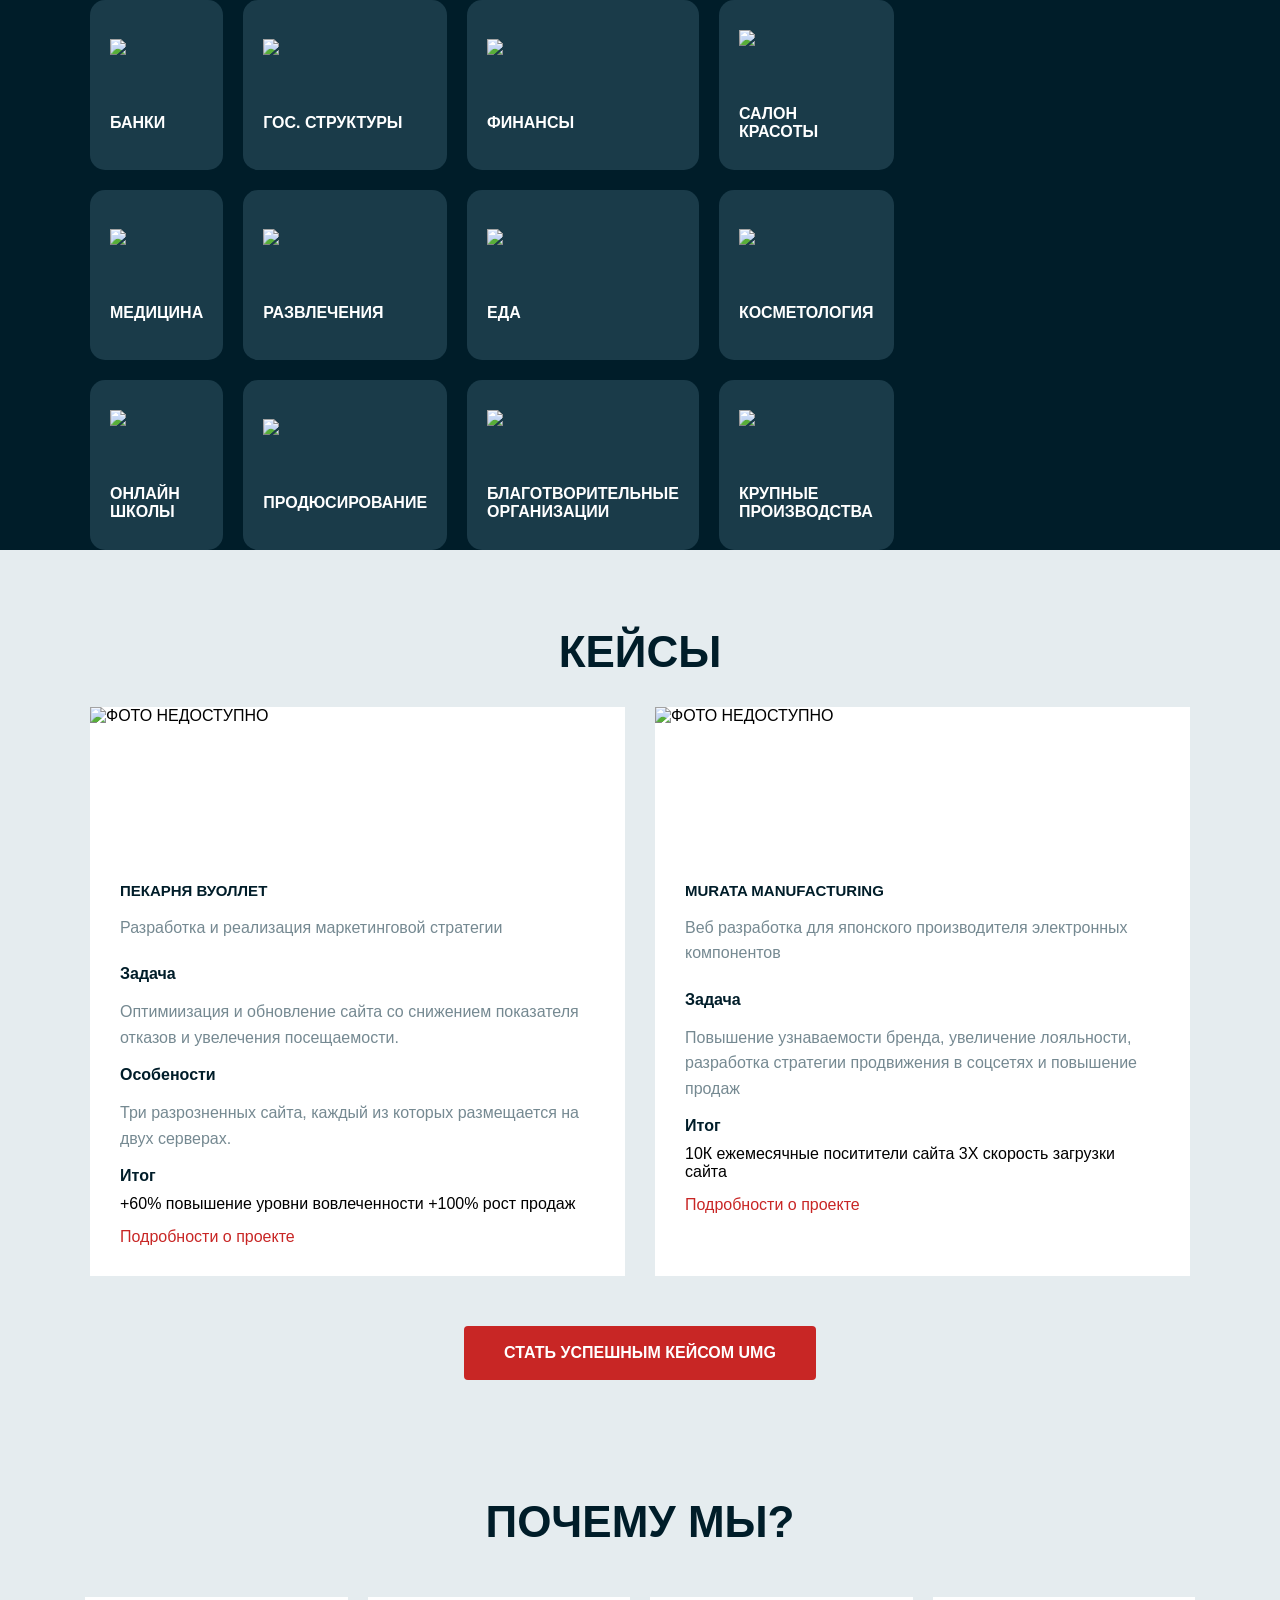
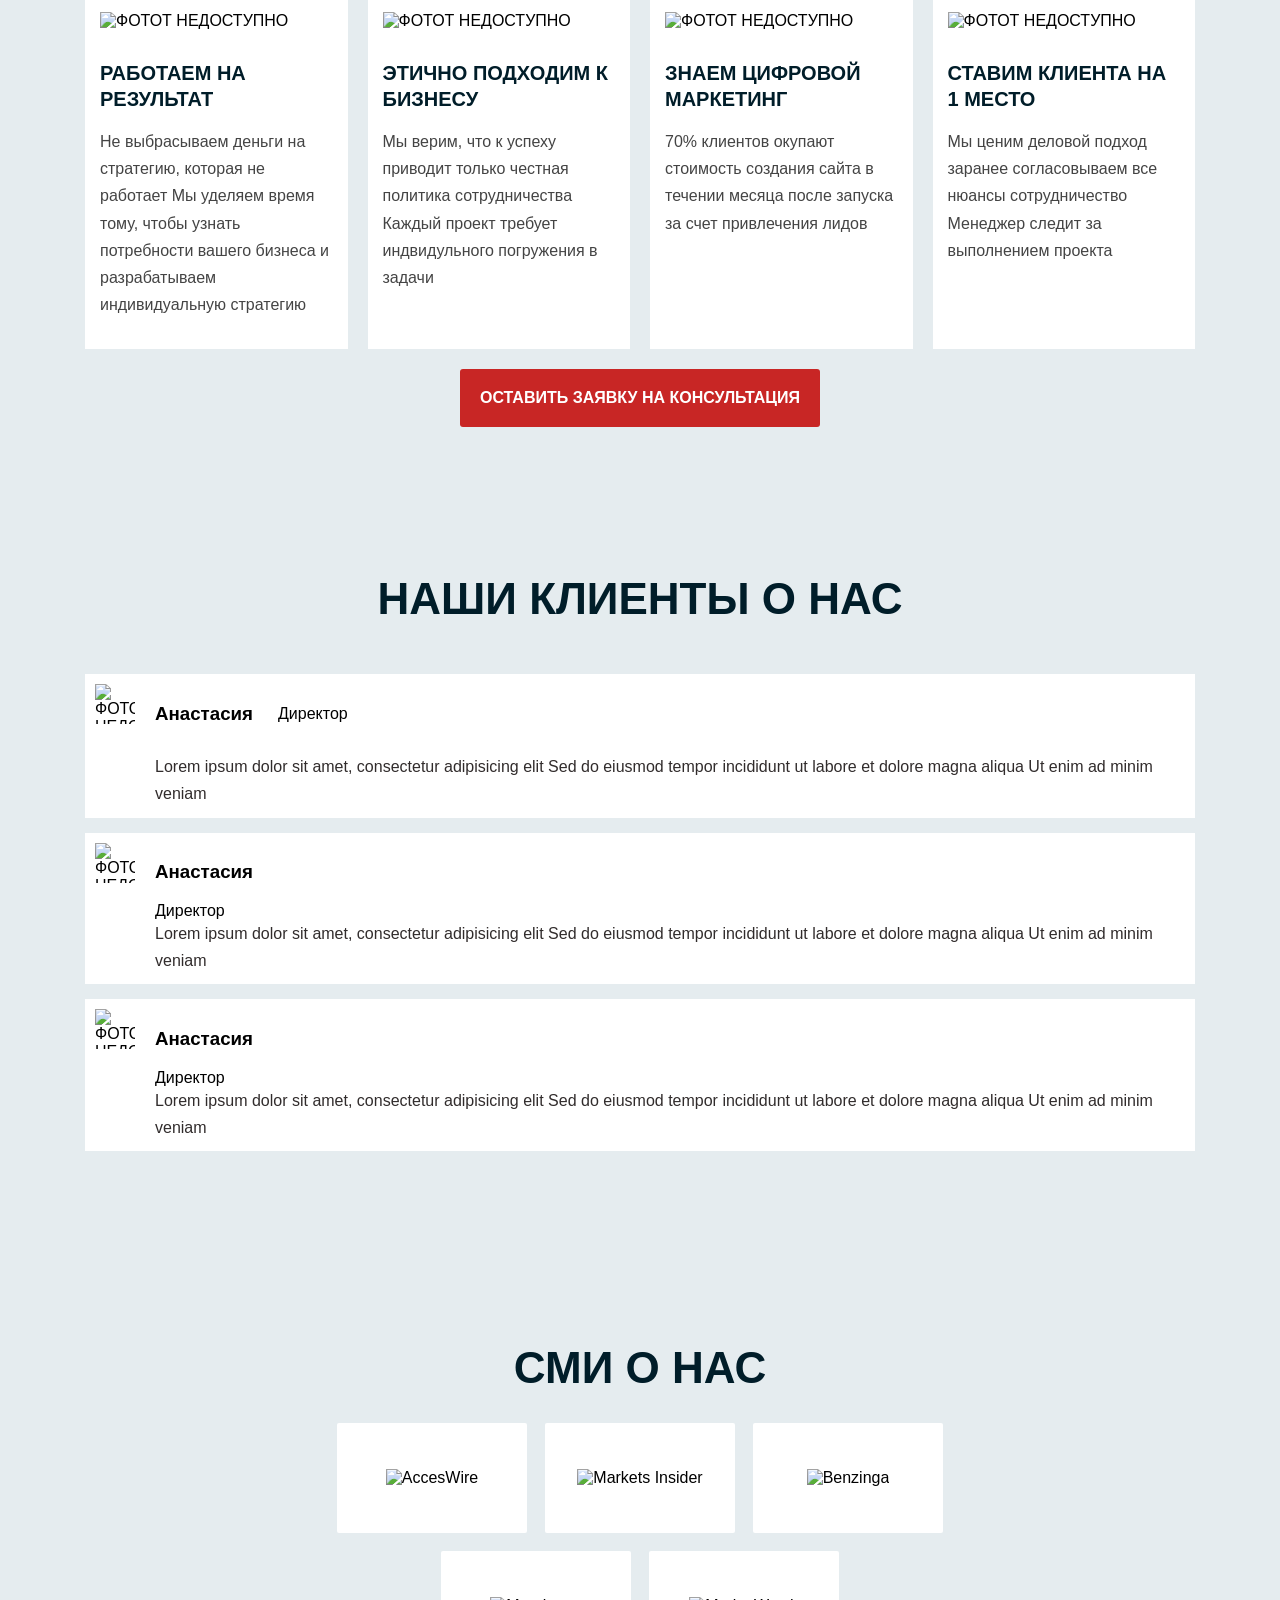
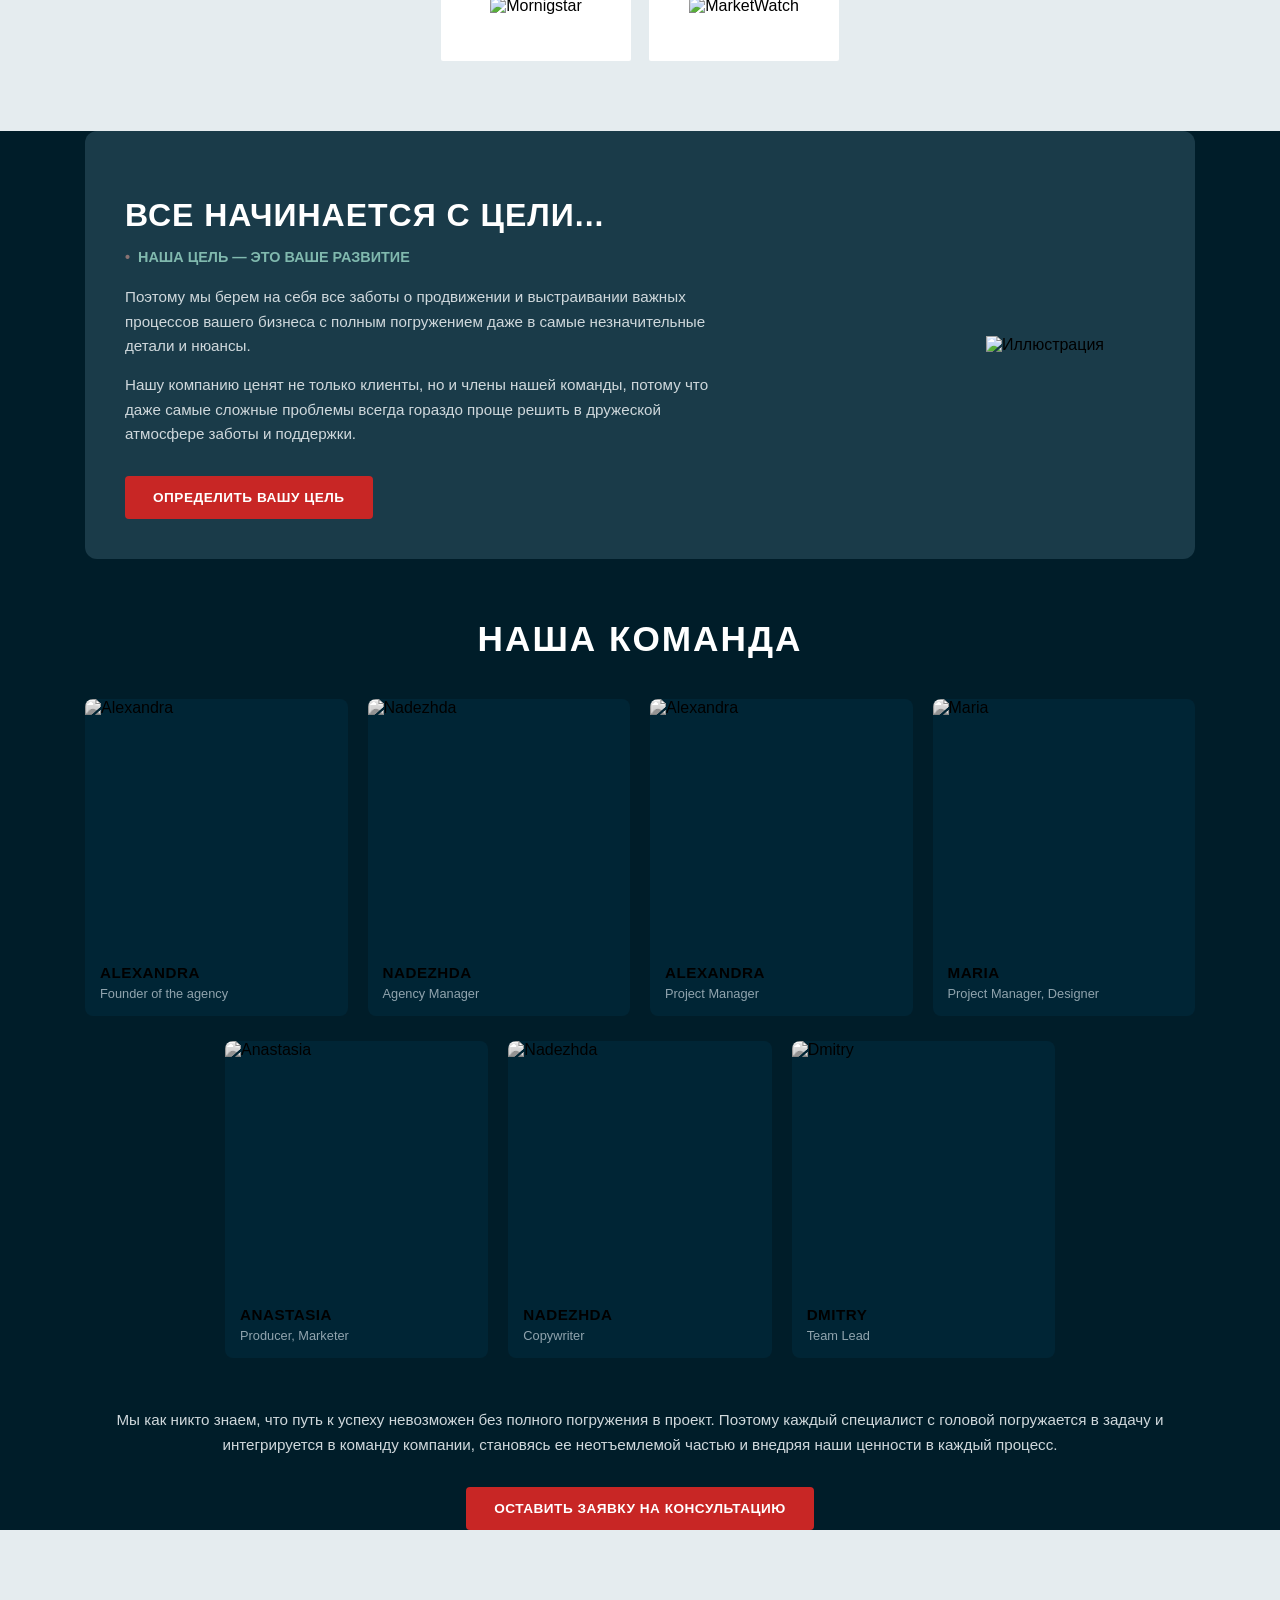
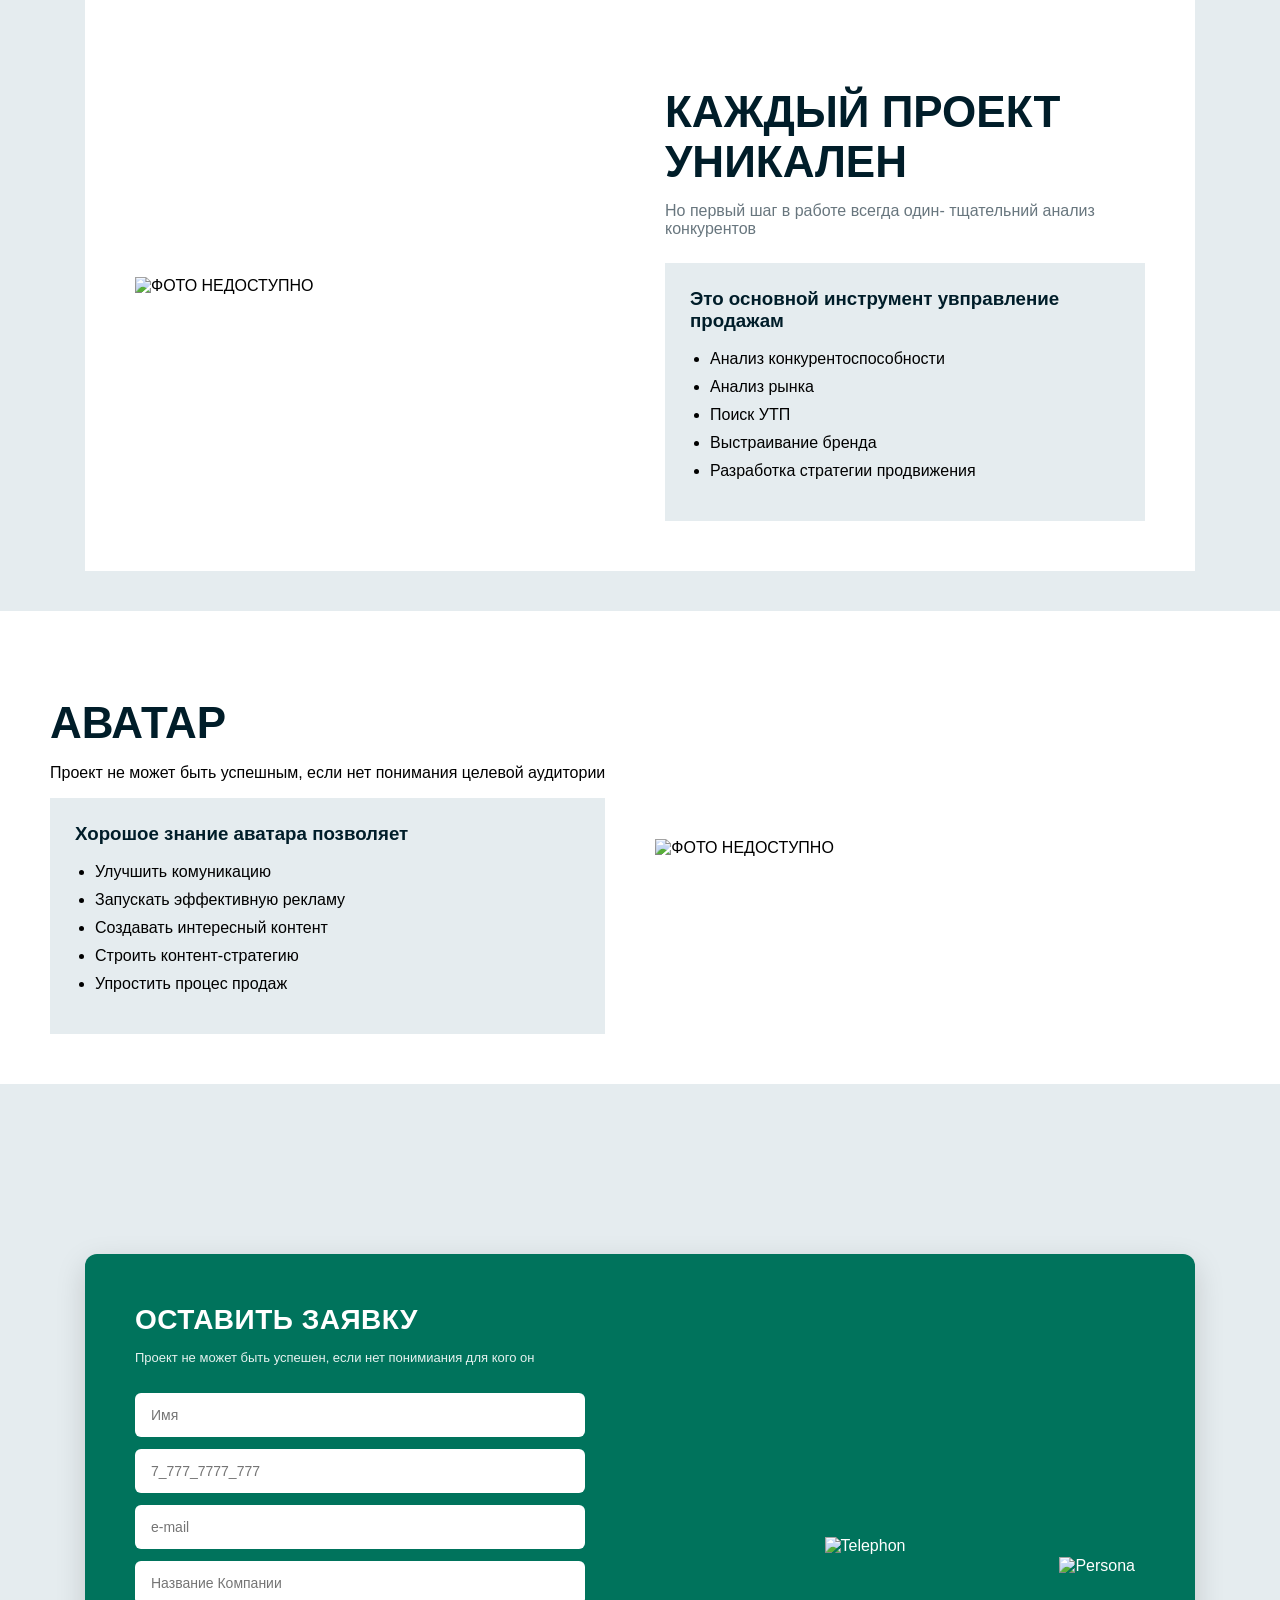
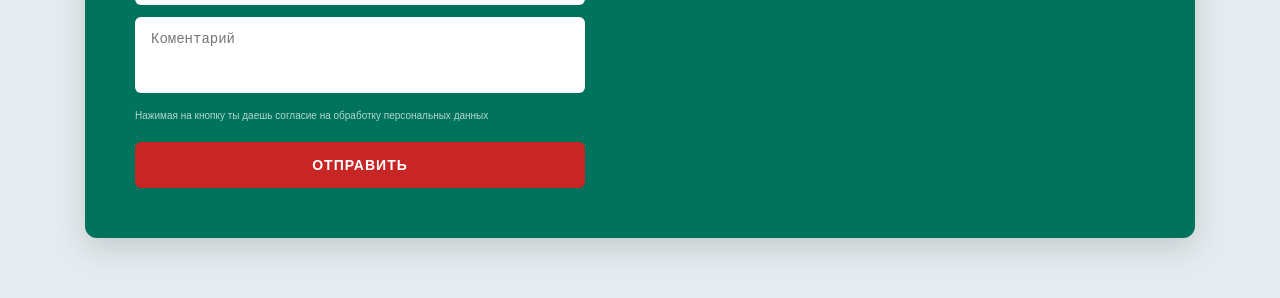
==== commit 9cd63e76: "Add files via upload" ====
--- a/index.html
+++ b/index.html
@@ -35,12 +35,12 @@
             cursor:pointer;
         }
         .category-card:hover {
-            transform: translate(-4px);
+            transform: translateY(-4px);
             background: #1f4657;
         }
         .category-card img{
-            width: 100%;
-            height: 120px;
+            height: 60px;
+            margin-bottom: 15px;
             object-fit:contain;
         }
         .category-card span{
@@ -461,6 +461,192 @@
                 padding: 20px;
             }
         }
+        .analysis-section{
+            padding:70px 0;
+        }
+        .analysis-card{
+            background: #ffffff;
+            padding:50px;
+            margin-bottom: 40px;
+            display: flex;
+            align-items: center;
+            gap:50px
+        }
+        .analysis-card.reverse{
+            flex-direction: row-reverse;
+        }
+        .analysis-image{
+            flex:1;
+        }
+        .analysis-image img{
+            max-width: 100%;
+            height: auto;
+        }
+        .analysis-content{
+            flex:1;
+        }
+        .analysis-title{
+            font-size: 44px;
+            font-weight: 700;
+            color:#001d29;
+            text-transform: uppercase;
+            margin-bottom: 15px;
+        }
+        .analysis-subtitle{
+            color:#68767e;
+            margin-bottom:25px;
+        }
+        .analysis-box{
+            background:#e5ecef;
+            padding:25px;
+        }
+        .analysis-box h3{
+            margin-top: 0;
+            color:#001d29;
+        }
+        .analysis-box ul{
+            padding-left: 20px;
+        }
+        .analysis-box li{
+            margin-bottom: 10px;
+        }
+        @media screen and (max-width:760px) {
+            .analysis-card,
+            .analysis-card.reverse{
+                flex-direction: column;
+                text-align: center;
+            }
+            .analysis-title{
+                font-size: 32px;
+            }
+            
+        }
+        .section-title{
+            text-align: center;
+            font-size: 44px;
+            font-weight: 800;
+            color:#001d29;
+            margin-bottom: 50px;
+
+        }
+        .btn{
+            display: inline-block;
+            background-color: #c82625;
+            color: #ffffff;
+            text-transform: uppercase;
+            font-weight: bold;
+            font-size: 0.85rem;
+            padding: 14px 28px;
+            border: none;
+            border-radius: 4px;
+            cursor: pointer;
+            text-decoration: none;
+            transition: 0.3s ease;
+            letter-spacing: 0.5px;
+        }
+        .btn-hover{
+            background-color: #b71c1c;
+        }
+        .order-section{
+            padding:60px 0;
+            background: #e5ecef;
+        }
+        .form-container{
+            background-color: #00735c;
+            border-radius: 12px;
+            width:100%;
+            display:flex;
+            flex-direction: row;
+            overflow: hidden;
+            box-shadow: 0 10px 30px rgba(0,0,0,.15);
+            padding:50px;
+            color:#ffffff;
+            box-sizing: border-box;
+        }
+        .form-section{
+            flex:1;
+            max-width: 450px;
+            z-index: 2;
+        }
+        .form-section h2{
+            font-size:28px;
+            font-weight: 800;
+            margin:0 0 10px 0;
+            letter-spacing: 0.5px;
+        }
+        .form-section .form-subtitle{
+            font-size: 13px;
+            line-height: 1.4;
+            margin-bottom: 25px;
+            opacity:0.9;
+        }
+        .input-group{
+            margin-bottom: 12px;
+        }
+        .input-group input,
+        .input-group textarea{
+            width: 100%;
+            padding:14px 16px;
+            border: none;
+            border-radius: 6px;
+            font-size: 14px;
+            color:#333333;
+            outline: none;
+            background-color: #ffffff;
+            box-sizing: border-box;
+        }
+        .input-group textarea{
+            resize:none;
+
+        }
+        .agreement{
+            font-size: 10px;
+            line-height: 1.3;
+            margin-bottom: 20px;
+            opacity: 0.7;
+        }
+        .submit-btn{
+            width: 100%;
+            background-color: #c82625;
+            color:#ffffff;
+            border: none;
+            padding: 15px;
+            border-radius: 6px;
+            font-size: 14px;
+            font-weight: 700;
+            cursor: pointer;
+            transition: background-color 0,2 ease;
+            letter-spacing: 1px;
+        }
+        .submit-btn:hover{
+            background-color: #b71c1c;
+        }
+        .visual-section{
+            flex:1;
+            display: flex;
+            justify-content: center;
+            align-items: center;
+            position: relative;
+            z-index: 1;
+        }
+        .mockup-container{
+            position: relative;
+            width: 100%;
+            display: flex;
+            justify-content: center;
+            align-items: center;
+        }
+        .phone-img{
+            max-height: 400px;
+            object-fit: contain;
+        }
+        .charter-img{
+            max-height: 350px;
+            position: absolute;
+            right:10px;
+            bottom:-20px;
+            object-fit: contain;
+        }
      
 </style>
 
@@ -722,7 +908,7 @@
                 <a href="#" class="btn" style="margin-top: 15px;">Определить вашу цель</a>
             </div>
             <div class="promo-image">
-                <img src="https://via.placeholder.com/220x300/072D42/FFFFFF?text=3D+Illustration" alt="Иллюстрация">
+                <img src="" alt="Иллюстрация">
             </div>
         </section>
 
@@ -731,7 +917,7 @@
 
             <div class="team-grid">
                 <div class="member-card">
-                    <img src="https://via.placeholder.com/250x250?text=Alexandra" alt="Alexandra" class="member-photo">
+                    <img src="" alt="Alexandra" class="member-photo">
                     <div class="member-info">
                         <div class="member-name">Alexandra</div>
                         <div class="member-role">Founder of the agency</div>
@@ -739,7 +925,7 @@
                 </div>
 
                 <div class="member-card">
-                    <img src="https://via.placeholder.com/250x250?text=Nadezhda" alt="Nadezhda" class="member-photo">
+                    <img src="" alt="Nadezhda" class="member-photo">
                     <div class="member-info">
                         <div class="member-name">Nadezhda</div>
                         <div class="member-role">Agency Manager</div>
@@ -747,7 +933,7 @@
                 </div>
 
                 <div class="member-card">
-                    <img src="https://via.placeholder.com/250x250?text=Alexandra" alt="Alexandra" class="member-photo">
+                    <img src="" alt="Alexandra" class="member-photo">
                     <div class="member-info">
                         <div class="member-name">Alexandra</div>
                         <div class="member-role">Project Manager</div>
@@ -755,7 +941,7 @@
                 </div>
 
                 <div class="member-card">
-                    <img src="https://via.placeholder.com/250x250?text=Maria" alt="Maria" class="member-photo">
+                    <img src="" alt="Maria" class="member-photo">
                     <div class="member-info">
                         <div class="member-name">Maria</div>
                         <div class="member-role">Project Manager, Designer</div>
@@ -765,7 +951,7 @@
 
             <div class="team-grid bottom">
                 <div class="member-card">
-                    <img src="https://via.placeholder.com/250x250?text=Anastasia" alt="Anastasia" class="member-photo">
+                    <img src="" alt="Anastasia" class="member-photo">
                     <div class="member-info">
                         <div class="member-name">Anastasia</div>
                         <div class="member-role">Producer, Marketer</div>
@@ -773,7 +959,7 @@
                 </div>
 
                 <div class="member-card">
-                    <img src="https://via.placeholder.com/250x250?text=Nadezhda" alt="Nadezhda" class="member-photo">
+                    <img src="" alt="Nadezhda" class="member-photo">
                     <div class="member-info">
                         <div class="member-name">Nadezhda</div>
                         <div class="member-role">Copywriter</div>
@@ -781,7 +967,7 @@
                 </div>
 
                 <div class="member-card">
-                    <img src="https://via.placeholder.com/250x250?text=Dmitry" alt="Dmitry" class="member-photo">
+                    <img src="" alt="Dmitry" class="member-photo">
                     <div class="member-info">
                         <div class="member-name">Dmitry</div>
                         <div class="member-role">Team Lead</div>
@@ -797,9 +983,91 @@
                 <a href="#" class="btn">Оставить заявку на консультацию</a>
             </div>
         </section>
-
+        </div>
     </div>
-    </div>
-        
+
+        <section class="analysis-section">
+            <div class="container">
+                <div class="analysis-card">
+                <div class="analysis-image">
+                    <img src="" alt="ФОТО НЕДОСТУПНО"> 
+                </div>
+                <div class="analysis-content">
+                    <h2 class="analysis-title">
+                        КАЖДЫЙ ПРОЕКТ УНИКАЛЕН
+                    </h2>
+                    <div class="analysis-subtitle">
+                        Но первый шаг в работе всегда один-
+                        тщательний анализ конкурентов
+                    </div>
+                    <div class="analysis-box">
+                        <h3>
+                            Это основной инструмент увправление продажам
+                        </h3>
+                        <ul>
+                            <li>Анализ конкурентоспособности</li>
+                            <li>Анализ рынка</li>
+                            <li>Поиск УТП</li>
+                            <li>Выстраивание бренда</li>
+                            <li>Разработка стратегии продвижения</li>
+                        </ul>
+                    </div>
+                </div>
+            </div>
+            </div>
+            <div class="analysis-card reverse">
+                <div class="analysis-image">
+                    <img src="" alt="ФОТО НЕДОСТУПНО">
+                </div>
+                <div clas="analysis-content">
+                    <h2 class="analysis-title">
+                        Аватар
+                    </h2>
+                    <p>
+                        Проект не может быть успешным,
+                        если нет понимания целевой аудитории
+                    </p>
+                    <div class="analysis-box">
+                        <h3>
+                            Хорошое знание аватара позволяет
+                        </h3>
+                        <ul>
+                            <li>Улучшить комуникацию</li>
+                            <li>Запускать эффективную рекламу</li>
+                            <li>Создавать интересный контент</li>
+                            <li>Строить контент-стратегию</li>
+                            <li>Упростить процес продаж</li>
+                        </ul>
+                    </div>
+                </div>
+            </div>
+        </section>
+        <section class="order-section">
+            <div class="container">
+                <div class="form-container">
+                    <div class="form-section">
+                        <h2>ОСТАВИТЬ ЗАЯВКУ</h2>
+                        <p class="form-subtitle">Проект не может быть успешен, если нет понимиания для кого он</p>
+                        <form action="#" method="post">
+                            <div class="input-group"><input type="text" placeholder="Имя" required></div>
+                            <div class="input-group"><input type="text" placeholder="7_777_7777_777" required></div>
+                            <div class="input-group"><input type="text" placeholder="e-mail" required></div>
+                            <div class="input-group"><input type="text" placeholder="Название Компании" required></div>
+                            <div class="input-group"><textarea placeholder="Коментарий" rows="3"></textarea></div>
+                            <p class="agreement">Нажимая на кнопку ты даешь согласие на обработку персональных данных</p>
+                            <button type="submit" class="submit-btn">ОТПРАВИТЬ</button>
+                        </form>
+                    </div>
+                    <div class="visual-section">
+                        <div class="mockup-container">
+                            <img src="" alt="Telephon" class="phone-img">
+                            <img src="" alt="Persona" class="charter-img">
+                        </div>
+                    </div>
+                </div>
+            </div>
+        </section>
+
+
 </body>
 </html>
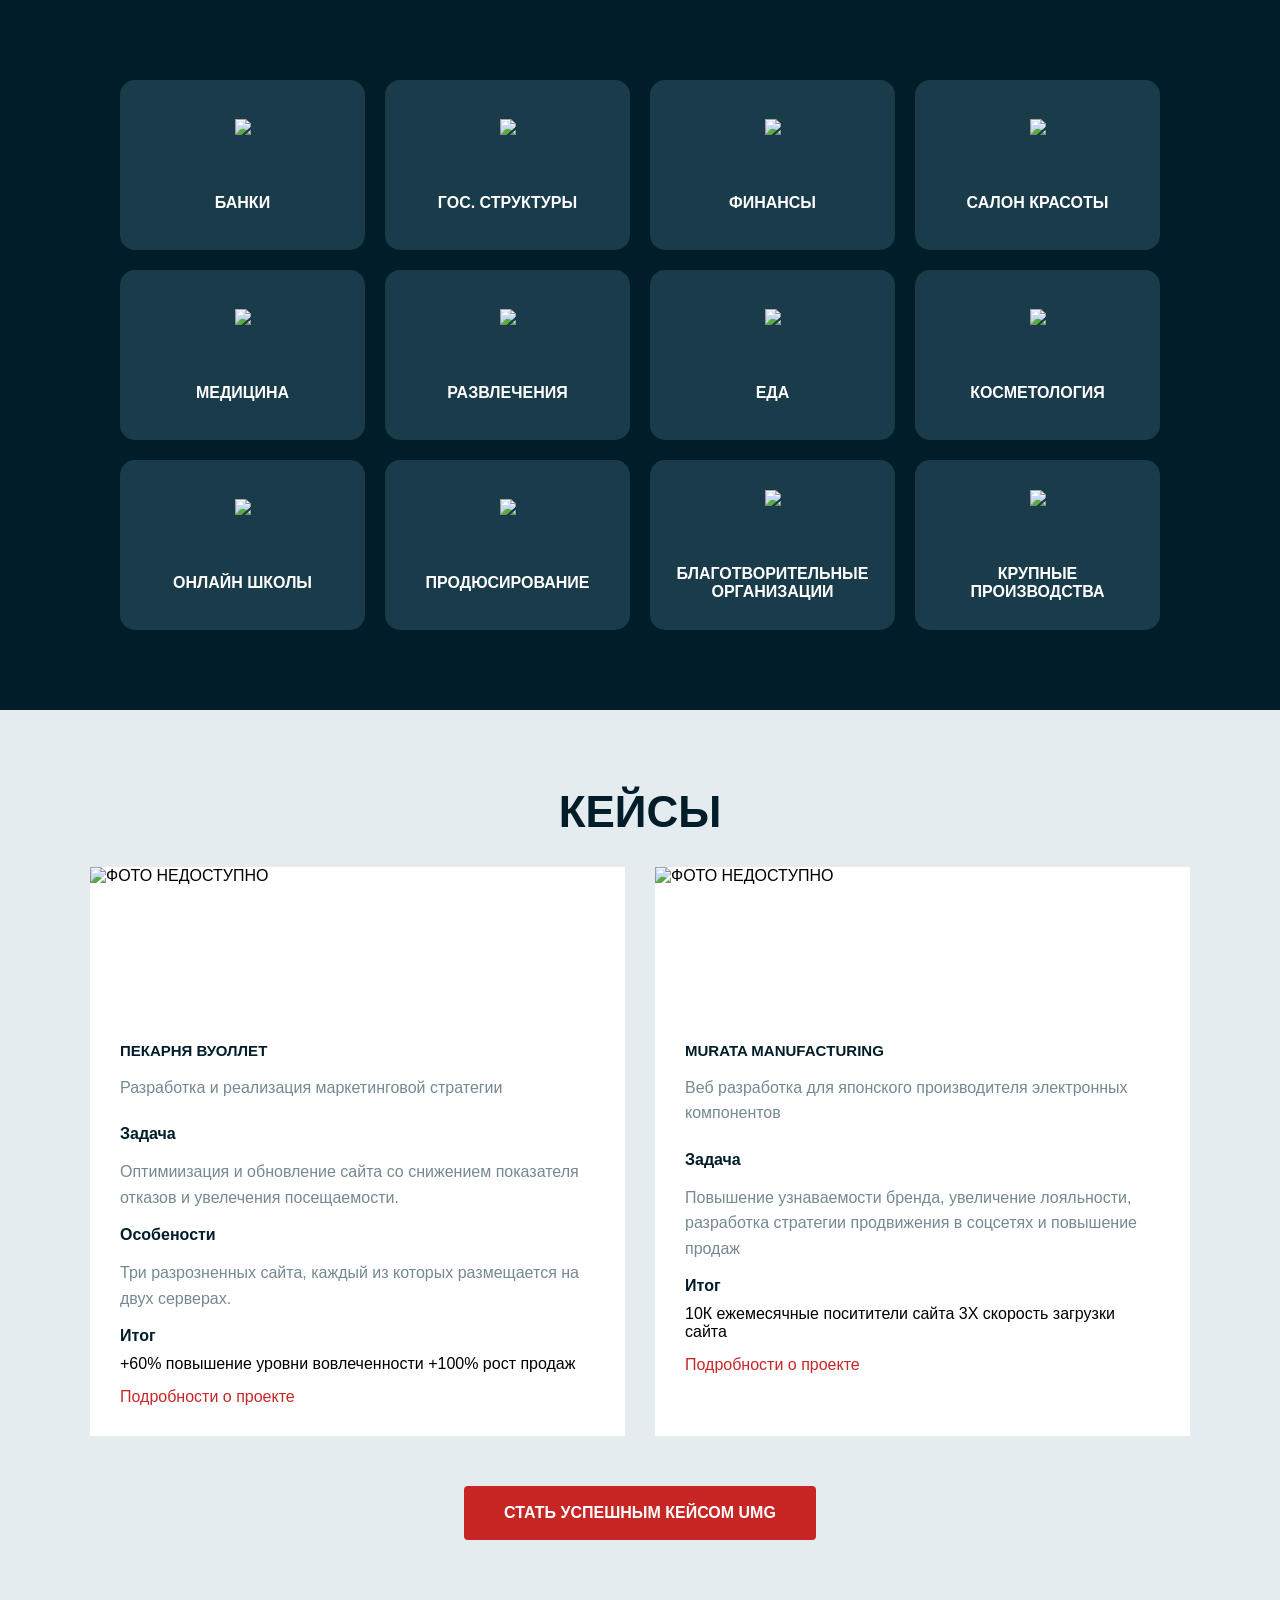
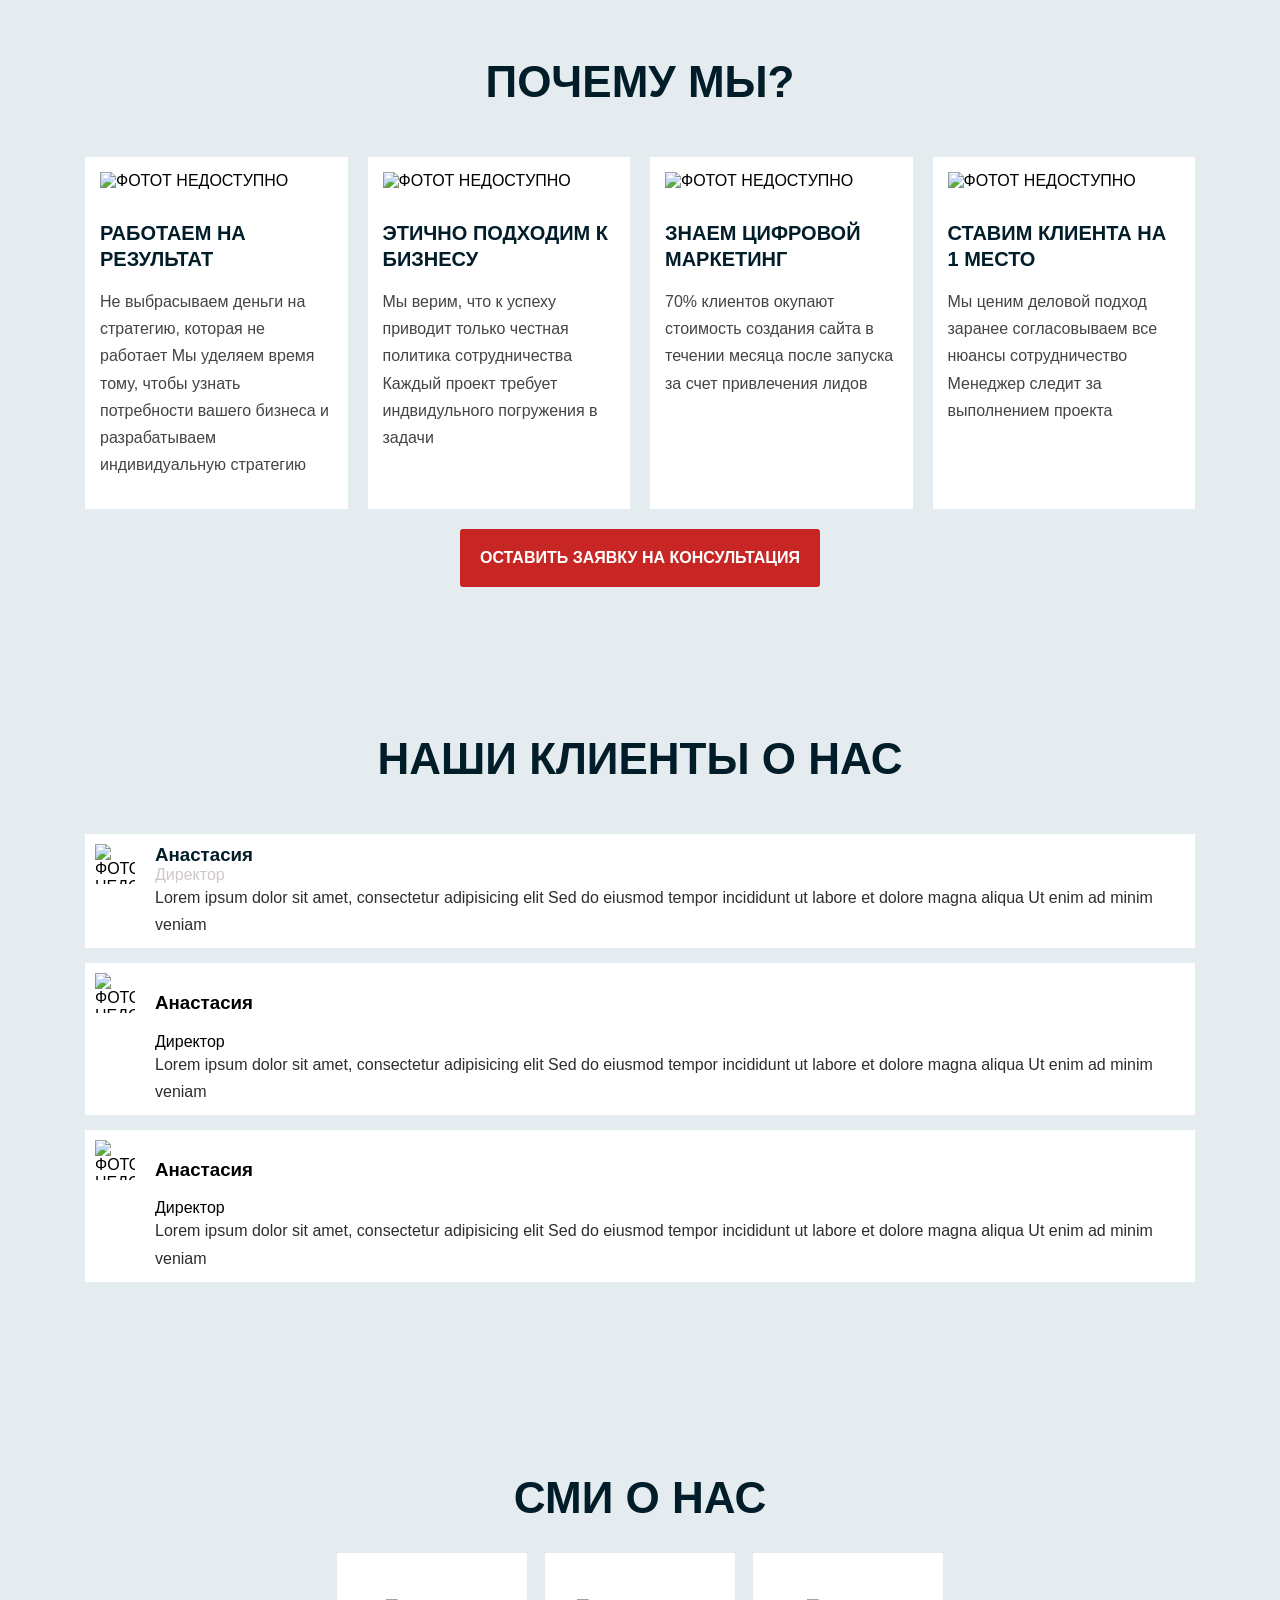
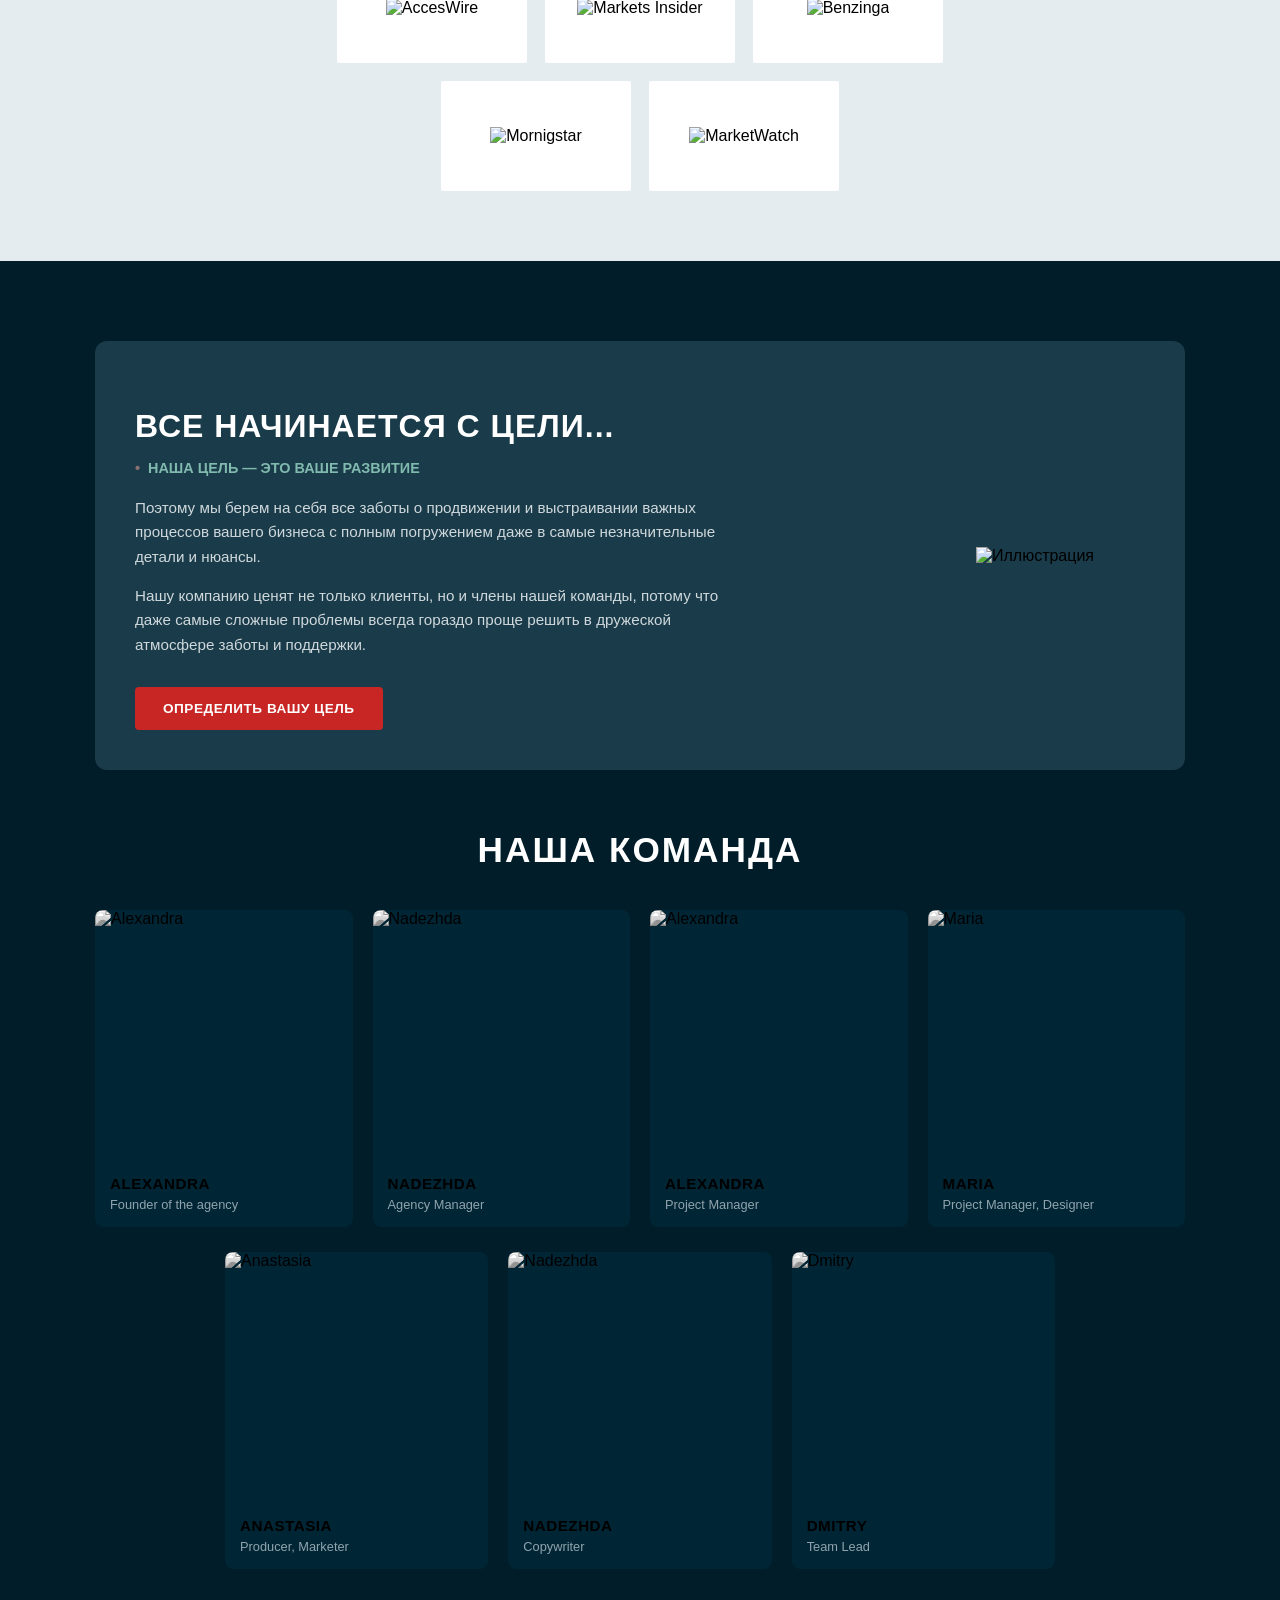
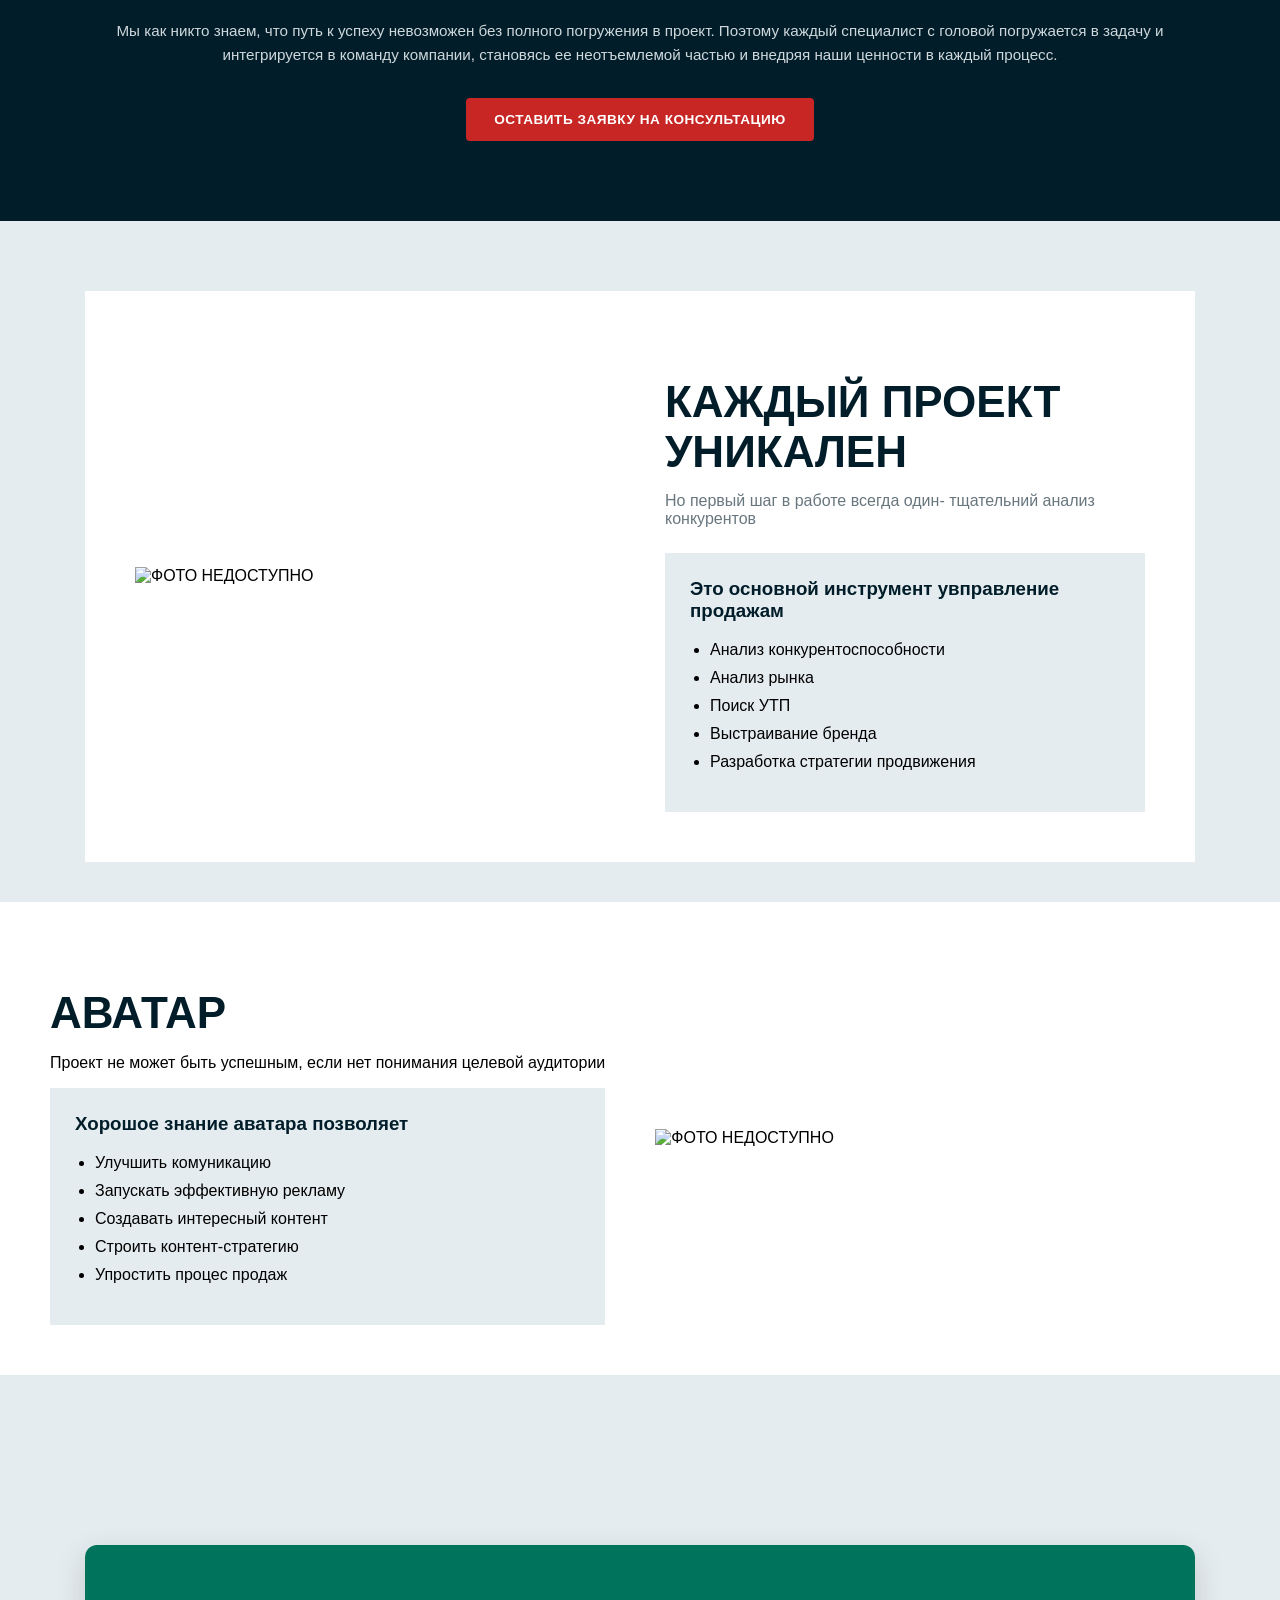
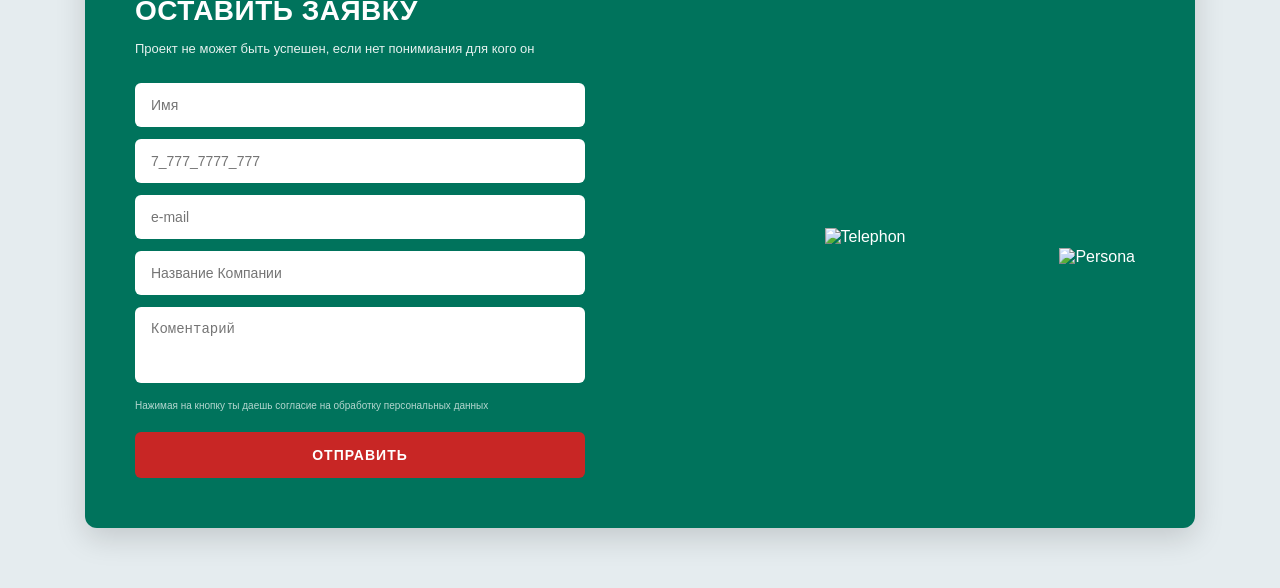
==== commit 9ef32df5: "Add files via upload" ====
--- a/index.html
+++ b/index.html
@@ -1,3 +1,4 @@
+
 <!DOCTYPE html>
 <html lang="en">
 <head>
@@ -13,14 +14,18 @@
     }
     .dark-section{
         background: #001d29;
-        padding:80
+        padding:80px;
     }
     .categories{
-            max-width:1100px;
-            margin:0 auto;
+            max-width:1400px;
+            width: 100%;
             display: grid;
             grid-template-columns: repeat(4,1fr);
             gap:20px;
+            padding:0 40px;
+            box-sizing: border-box;
+            margin:0 auto;
+            
         }
         .category-card{
             background:#1a3b49;
@@ -30,7 +35,8 @@
             display:flex;
             flex-direction: column;
             justify-content: center;
-            align-items: flex-start;
+            align-items: center;
+            text-align: center;
             transition: 0.3s;
             cursor:pointer;
         }
@@ -654,7 +660,7 @@
 <body>
     <div class="dark-section">
         <section class="categories">
-        <div class="categories">
+        
             <div class="category-card">
             <img src="https://cdn-icons-png.flaticon.com/512/5388/5388718.png" alt"">
             <span>БАНКИ</span>
@@ -709,7 +715,7 @@
             <span>КРУПНЫЕ ПРОИЗВОДСТВА</span>
         </div>
     </div>
-  </div>
+  
 
   </section>
     <section class="cases">
@@ -833,7 +839,7 @@
             <div class="review-card">
                 <img src="c:\Users\Азовець\Pictures\Screenshots\Snímek obrazovky 2026-06-09 223050.png" alt="ФОТОТ НЕДОСТУПНО" class="review-avatar">
                  <div class="review-content">
-                    <div class="reveiw-header">
+                    <div class="review-header">
                         <h3>Анастасия</h3>
                         <span>Директор</span>
                     </div>
@@ -1070,4 +1076,4 @@
 
 
 </body>
-</html>
+</html>
